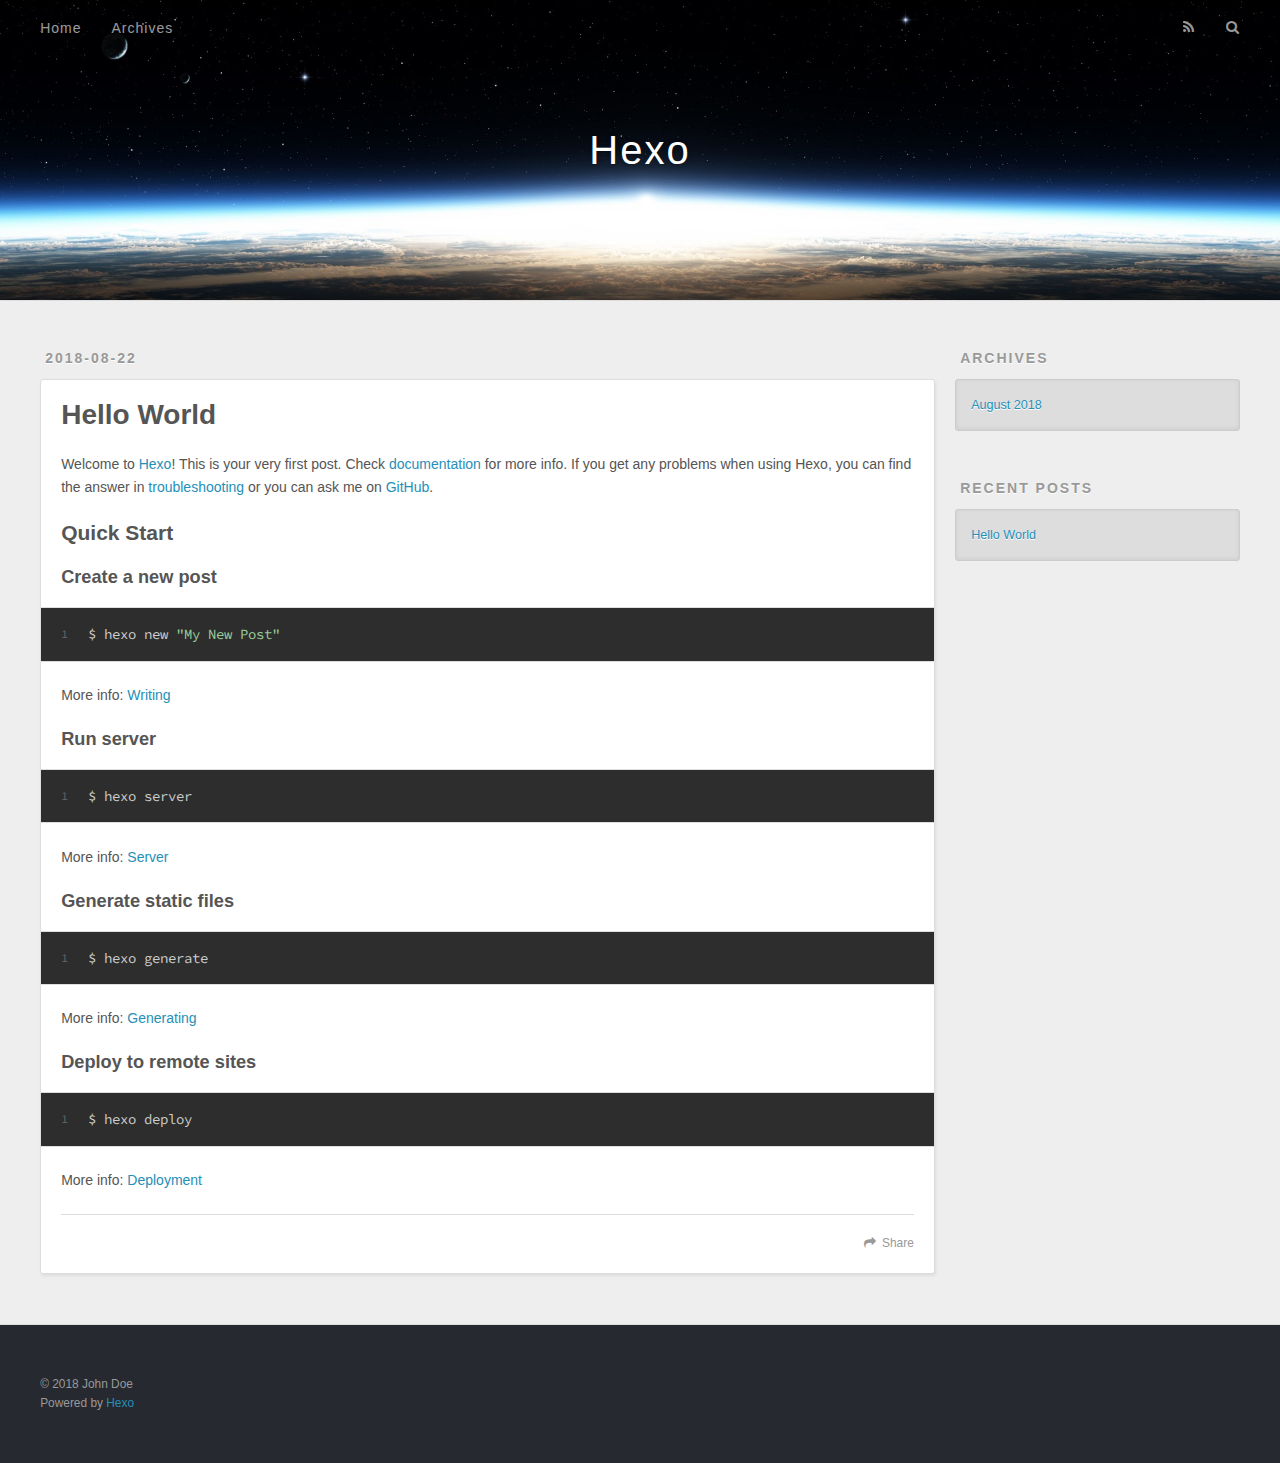
==== index.html @ 5d0b6f52 "Site updated: 2018-08-22 09:27:10" ====
<!DOCTYPE html>
<html>
<head>
  <meta charset="utf-8">
  

  
  <title>Hexo</title>
  <meta name="viewport" content="width=device-width, initial-scale=1, maximum-scale=1">
  <meta property="og:type" content="website">
<meta property="og:title" content="Hexo">
<meta property="og:url" content="http://yoursite.com/index.html">
<meta property="og:site_name" content="Hexo">
<meta property="og:locale" content="default">
<meta name="twitter:card" content="summary">
<meta name="twitter:title" content="Hexo">
  
    <link rel="alternate" href="/atom.xml" title="Hexo" type="application/atom+xml">
  
  
    <link rel="icon" href="/favicon.png">
  
  
    <link href="//fonts.googleapis.com/css?family=Source+Code+Pro" rel="stylesheet" type="text/css">
  
  <link rel="stylesheet" href="/css/style.css">
</head>

<body>
  <div id="container">
    <div id="wrap">
      <header id="header">
  <div id="banner"></div>
  <div id="header-outer" class="outer">
    <div id="header-title" class="inner">
      <h1 id="logo-wrap">
        <a href="/" id="logo">Hexo</a>
      </h1>
      
    </div>
    <div id="header-inner" class="inner">
      <nav id="main-nav">
        <a id="main-nav-toggle" class="nav-icon"></a>
        
          <a class="main-nav-link" href="/">Home</a>
        
          <a class="main-nav-link" href="/archives">Archives</a>
        
      </nav>
      <nav id="sub-nav">
        
          <a id="nav-rss-link" class="nav-icon" href="/atom.xml" title="RSS Feed"></a>
        
        <a id="nav-search-btn" class="nav-icon" title="Search"></a>
      </nav>
      <div id="search-form-wrap">
        <form action="//google.com/search" method="get" accept-charset="UTF-8" class="search-form"><input type="search" name="q" class="search-form-input" placeholder="Search"><button type="submit" class="search-form-submit">&#xF002;</button><input type="hidden" name="sitesearch" value="http://yoursite.com"></form>
      </div>
    </div>
  </div>
</header>
      <div class="outer">
        <section id="main">
  
    <article id="post-hello-world" class="article article-type-post" itemscope itemprop="blogPost">
  <div class="article-meta">
    <a href="/2018/08/22/hello-world/" class="article-date">
  <time datetime="2018-08-22T01:19:51.110Z" itemprop="datePublished">2018-08-22</time>
</a>
    
  </div>
  <div class="article-inner">
    
    
      <header class="article-header">
        
  
    <h1 itemprop="name">
      <a class="article-title" href="/2018/08/22/hello-world/">Hello World</a>
    </h1>
  

      </header>
    
    <div class="article-entry" itemprop="articleBody">
      
        <p>Welcome to <a href="https://hexo.io/" target="_blank" rel="noopener">Hexo</a>! This is your very first post. Check <a href="https://hexo.io/docs/" target="_blank" rel="noopener">documentation</a> for more info. If you get any problems when using Hexo, you can find the answer in <a href="https://hexo.io/docs/troubleshooting.html" target="_blank" rel="noopener">troubleshooting</a> or you can ask me on <a href="https://github.com/hexojs/hexo/issues" target="_blank" rel="noopener">GitHub</a>.</p>
<h2 id="Quick-Start"><a href="#Quick-Start" class="headerlink" title="Quick Start"></a>Quick Start</h2><h3 id="Create-a-new-post"><a href="#Create-a-new-post" class="headerlink" title="Create a new post"></a>Create a new post</h3><figure class="highlight bash"><table><tr><td class="gutter"><pre><span class="line">1</span><br></pre></td><td class="code"><pre><span class="line">$ hexo new <span class="string">"My New Post"</span></span><br></pre></td></tr></table></figure>
<p>More info: <a href="https://hexo.io/docs/writing.html" target="_blank" rel="noopener">Writing</a></p>
<h3 id="Run-server"><a href="#Run-server" class="headerlink" title="Run server"></a>Run server</h3><figure class="highlight bash"><table><tr><td class="gutter"><pre><span class="line">1</span><br></pre></td><td class="code"><pre><span class="line">$ hexo server</span><br></pre></td></tr></table></figure>
<p>More info: <a href="https://hexo.io/docs/server.html" target="_blank" rel="noopener">Server</a></p>
<h3 id="Generate-static-files"><a href="#Generate-static-files" class="headerlink" title="Generate static files"></a>Generate static files</h3><figure class="highlight bash"><table><tr><td class="gutter"><pre><span class="line">1</span><br></pre></td><td class="code"><pre><span class="line">$ hexo generate</span><br></pre></td></tr></table></figure>
<p>More info: <a href="https://hexo.io/docs/generating.html" target="_blank" rel="noopener">Generating</a></p>
<h3 id="Deploy-to-remote-sites"><a href="#Deploy-to-remote-sites" class="headerlink" title="Deploy to remote sites"></a>Deploy to remote sites</h3><figure class="highlight bash"><table><tr><td class="gutter"><pre><span class="line">1</span><br></pre></td><td class="code"><pre><span class="line">$ hexo deploy</span><br></pre></td></tr></table></figure>
<p>More info: <a href="https://hexo.io/docs/deployment.html" target="_blank" rel="noopener">Deployment</a></p>

      
    </div>
    <footer class="article-footer">
      <a data-url="http://yoursite.com/2018/08/22/hello-world/" data-id="cjl4gd3et0000isuenk5uwwgg" class="article-share-link">Share</a>
      
      
    </footer>
  </div>
  
</article>


  


</section>
        
          <aside id="sidebar">
  
    

  
    

  
    
  
    
  <div class="widget-wrap">
    <h3 class="widget-title">Archives</h3>
    <div class="widget">
      <ul class="archive-list"><li class="archive-list-item"><a class="archive-list-link" href="/archives/2018/08/">August 2018</a></li></ul>
    </div>
  </div>


  
    
  <div class="widget-wrap">
    <h3 class="widget-title">Recent Posts</h3>
    <div class="widget">
      <ul>
        
          <li>
            <a href="/2018/08/22/hello-world/">Hello World</a>
          </li>
        
      </ul>
    </div>
  </div>

  
</aside>
        
      </div>
      <footer id="footer">
  
  <div class="outer">
    <div id="footer-info" class="inner">
      &copy; 2018 John Doe<br>
      Powered by <a href="http://hexo.io/" target="_blank">Hexo</a>
    </div>
  </div>
</footer>
    </div>
    <nav id="mobile-nav">
  
    <a href="/" class="mobile-nav-link">Home</a>
  
    <a href="/archives" class="mobile-nav-link">Archives</a>
  
</nav>
    

<script src="//ajax.googleapis.com/ajax/libs/jquery/2.0.3/jquery.min.js"></script>


  <link rel="stylesheet" href="/fancybox/jquery.fancybox.css">
  <script src="/fancybox/jquery.fancybox.pack.js"></script>


<script src="/js/script.js"></script>



  </div>
</body>
</html>
---- css/style.css ----
body {
  width: 100%;
}
body:before,
body:after {
  content: "";
  display: table;
}
body:after {
  clear: both;
}
html,
body,
div,
span,
applet,
object,
iframe,
h1,
h2,
h3,
h4,
h5,
h6,
p,
blockquote,
pre,
a,
abbr,
acronym,
address,
big,
cite,
code,
del,
dfn,
em,
img,
ins,
kbd,
q,
s,
samp,
small,
strike,
strong,
sub,
sup,
tt,
var,
dl,
dt,
dd,
ol,
ul,
li,
fieldset,
form,
label,
legend,
table,
caption,
tbody,
tfoot,
thead,
tr,
th,
td {
  margin: 0;
  padding: 0;
  border: 0;
  outline: 0;
  font-weight: inherit;
  font-style: inherit;
  font-family: inherit;
  font-size: 100%;
  vertical-align: baseline;
}
body {
  line-height: 1;
  color: #000;
  background: #fff;
}
ol,
ul {
  list-style: none;
}
table {
  border-collapse: separate;
  border-spacing: 0;
  vertical-align: middle;
}
caption,
th,
td {
  text-align: left;
  font-weight: normal;
  vertical-align: middle;
}
a img {
  border: none;
}
input,
button {
  margin: 0;
  padding: 0;
}
input::-moz-focus-inner,
button::-moz-focus-inner {
  border: 0;
  padding: 0;
}
@font-face {
  font-family: FontAwesome;
  font-style: normal;
  font-weight: normal;
  src: url("fonts/fontawesome-webfont.eot?v=#4.0.3");
  src: url("fonts/fontawesome-webfont.eot?#iefix&v=#4.0.3") format("embedded-opentype"), url("fonts/fontawesome-webfont.woff?v=#4.0.3") format("woff"), url("fonts/fontawesome-webfont.ttf?v=#4.0.3") format("truetype"), url("fonts/fontawesome-webfont.svg#fontawesomeregular?v=#4.0.3") format("svg");
}
html,
body,
#container {
  height: 100%;
}
body {
  background: #eee;
  font: 14px -apple-system, BlinkMacSystemFont, "Segoe UI", "Roboto", "Oxygen", "Ubuntu", "Cantarell", "Fira Sans", "Droid Sans", "Helvetica Neue", sans-serif;
  -webkit-text-size-adjust: 100%;
}
.outer {
  max-width: 1220px;
  margin: 0 auto;
  padding: 0 20px;
}
.outer:before,
.outer:after {
  content: "";
  display: table;
}
.outer:after {
  clear: both;
}
.inner {
  display: inline;
  float: left;
  width: 98.33333333333333%;
  margin: 0 0.833333333333333%;
}
.left,
.alignleft {
  float: left;
}
.right,
.alignright {
  float: right;
}
.clear {
  clear: both;
}
#container {
  position: relative;
}
.mobile-nav-on {
  overflow: hidden;
}
#wrap {
  height: 100%;
  width: 100%;
  position: absolute;
  top: 0;
  left: 0;
  -webkit-transition: 0.2s ease-out;
  -moz-transition: 0.2s ease-out;
  -ms-transition: 0.2s ease-out;
  transition: 0.2s ease-out;
  z-index: 1;
  background: #eee;
}
.mobile-nav-on #wrap {
  left: 280px;
}
@media screen and (min-width: 768px) {
  #main {
    display: inline;
    float: left;
    width: 73.33333333333333%;
    margin: 0 0.833333333333333%;
  }
}
.article-date,
.article-category-link,
.archive-year,
.widget-title {
  text-decoration: none;
  text-transform: uppercase;
  letter-spacing: 2px;
  color: #999;
  margin-bottom: 1em;
  margin-left: 5px;
  line-height: 1em;
  text-shadow: 0 1px #fff;
  font-weight: bold;
}
.article-inner,
.archive-article-inner {
  background: #fff;
  -webkit-box-shadow: 1px 2px 3px #ddd;
  box-shadow: 1px 2px 3px #ddd;
  border: 1px solid #ddd;
  border-radius: 3px;
}
.article-entry h1,
.widget h1 {
  font-size: 2em;
}
.article-entry h2,
.widget h2 {
  font-size: 1.5em;
}
.article-entry h3,
.widget h3 {
  font-size: 1.3em;
}
.article-entry h4,
.widget h4 {
  font-size: 1.2em;
}
.article-entry h5,
.widget h5 {
  font-size: 1em;
}
.article-entry h6,
.widget h6 {
  font-size: 1em;
  color: #999;
}
.article-entry hr,
.widget hr {
  border: 1px dashed #ddd;
}
.article-entry strong,
.widget strong {
  font-weight: bold;
}
.article-entry em,
.widget em,
.article-entry cite,
.widget cite {
  font-style: italic;
}
.article-entry sup,
.widget sup,
.article-entry sub,
.widget sub {
  font-size: 0.75em;
  line-height: 0;
  position: relative;
  vertical-align: baseline;
}
.article-entry sup,
.widget sup {
  top: -0.5em;
}
.article-entry sub,
.widget sub {
  bottom: -0.2em;
}
.article-entry small,
.widget small {
  font-size: 0.85em;
}
.article-entry acronym,
.widget acronym,
.article-entry abbr,
.widget abbr {
  border-bottom: 1px dotted;
}
.article-entry ul,
.widget ul,
.article-entry ol,
.widget ol,
.article-entry dl,
.widget dl {
  margin: 0 20px;
  line-height: 1.6em;
}
.article-entry ul ul,
.widget ul ul,
.article-entry ol ul,
.widget ol ul,
.article-entry ul ol,
.widget ul ol,
.article-entry ol ol,
.widget ol ol {
  margin-top: 0;
  margin-bottom: 0;
}
.article-entry ul,
.widget ul {
  list-style: disc;
}
.article-entry ol,
.widget ol {
  list-style: decimal;
}
.article-entry dt,
.widget dt {
  font-weight: bold;
}
#header {
  height: 300px;
  position: relative;
  border-bottom: 1px solid #ddd;
}
#header:before,
#header:after {
  content: "";
  position: absolute;
  left: 0;
  right: 0;
  height: 40px;
}
#header:before {
  top: 0;
  background: -webkit-linear-gradient(rgba(0,0,0,0.2), transparent);
  background: -moz-linear-gradient(rgba(0,0,0,0.2), transparent);
  background: -ms-linear-gradient(rgba(0,0,0,0.2), transparent);
  background: linear-gradient(rgba(0,0,0,0.2), transparent);
}
#header:after {
  bottom: 0;
  background: -webkit-linear-gradient(transparent, rgba(0,0,0,0.2));
  background: -moz-linear-gradient(transparent, rgba(0,0,0,0.2));
  background: -ms-linear-gradient(transparent, rgba(0,0,0,0.2));
  background: linear-gradient(transparent, rgba(0,0,0,0.2));
}
#header-outer {
  height: 100%;
  position: relative;
}
#header-inner {
  position: relative;
  overflow: hidden;
}
#banner {
  position: absolute;
  top: 0;
  left: 0;
  width: 100%;
  height: 100%;
  background: url("images/banner.jpg") center #000;
  -webkit-background-size: cover;
  -moz-background-size: cover;
  background-size: cover;
  z-index: -1;
}
#header-title {
  text-align: center;
  height: 40px;
  position: absolute;
  top: 50%;
  left: 0;
  margin-top: -20px;
}
#logo,
#subtitle {
  text-decoration: none;
  color: #fff;
  font-weight: 300;
  text-shadow: 0 1px 4px rgba(0,0,0,0.3);
}
#logo {
  font-size: 40px;
  line-height: 40px;
  letter-spacing: 2px;
}
#subtitle {
  font-size: 16px;
  line-height: 16px;
  letter-spacing: 1px;
}
#subtitle-wrap {
  margin-top: 16px;
}
#main-nav {
  float: left;
  margin-left: -15px;
}
.nav-icon,
.main-nav-link {
  float: left;
  color: #fff;
  opacity: 0.6;
  text-decoration: none;
  text-shadow: 0 1px rgba(0,0,0,0.2);
  -webkit-transition: opacity 0.2s;
  -moz-transition: opacity 0.2s;
  -ms-transition: opacity 0.2s;
  transition: opacity 0.2s;
  display: block;
  padding: 20px 15px;
}
.nav-icon:hover,
.main-nav-link:hover {
  opacity: 1;
}
.nav-icon {
  font-family: FontAwesome;
  text-align: center;
  font-size: 14px;
  width: 14px;
  height: 14px;
  padding: 20px 15px;
  position: relative;
  cursor: pointer;
}
.main-nav-link {
  font-weight: 300;
  letter-spacing: 1px;
}
@media screen and (max-width: 479px) {
  .main-nav-link {
    display: none;
  }
}
#main-nav-toggle {
  display: none;
}
#main-nav-toggle:before {
  content: "\f0c9";
}
@media screen and (max-width: 479px) {
  #main-nav-toggle {
    display: block;
  }
}
#sub-nav {
  float: right;
  margin-right: -15px;
}
#nav-rss-link:before {
  content: "\f09e";
}
#nav-search-btn:before {
  content: "\f002";
}
#search-form-wrap {
  position: absolute;
  top: 15px;
  width: 150px;
  height: 30px;
  right: -150px;
  opacity: 0;
  -webkit-transition: 0.2s ease-out;
  -moz-transition: 0.2s ease-out;
  -ms-transition: 0.2s ease-out;
  transition: 0.2s ease-out;
}
#search-form-wrap.on {
  opacity: 1;
  right: 0;
}
@media screen and (max-width: 479px) {
  #search-form-wrap {
    width: 100%;
    right: -100%;
  }
}
.search-form {
  position: absolute;
  top: 0;
  left: 0;
  right: 0;
  background: #fff;
  padding: 5px 15px;
  border-radius: 15px;
  -webkit-box-shadow: 0 0 10px rgba(0,0,0,0.3);
  box-shadow: 0 0 10px rgba(0,0,0,0.3);
}
.search-form-input {
  border: none;
  background: none;
  color: #555;
  width: 100%;
  font: 13px -apple-system, BlinkMacSystemFont, "Segoe UI", "Roboto", "Oxygen", "Ubuntu", "Cantarell", "Fira Sans", "Droid Sans", "Helvetica Neue", sans-serif;
  outline: none;
}
.search-form-input::-webkit-search-results-decoration,
.search-form-input::-webkit-search-cancel-button {
  -webkit-appearance: none;
}
.search-form-submit {
  position: absolute;
  top: 50%;
  right: 10px;
  margin-top: -7px;
  font: 13px FontAwesome;
  border: none;
  background: none;
  color: #bbb;
  cursor: pointer;
}
.search-form-submit:hover,
.search-form-submit:focus {
  color: #777;
}
.article {
  margin: 50px 0;
}
.article-inner {
  overflow: hidden;
}
.article-meta:before,
.article-meta:after {
  content: "";
  display: table;
}
.article-meta:after {
  clear: both;
}
.article-date {
  float: left;
}
.article-category {
  float: left;
  line-height: 1em;
  color: #ccc;
  text-shadow: 0 1px #fff;
  margin-left: 8px;
}
.article-category:before {
  content: "\2022";
}
.article-category-link {
  margin: 0 12px 1em;
}
.article-header {
  padding: 20px 20px 0;
}
.article-title {
  text-decoration: none;
  font-size: 2em;
  font-weight: bold;
  color: #555;
  line-height: 1.1em;
  -webkit-transition: color 0.2s;
  -moz-transition: color 0.2s;
  -ms-transition: color 0.2s;
  transition: color 0.2s;
}
a.article-title:hover {
  color: #258fb8;
}
.article-entry {
  color: #555;
  padding: 0 20px;
}
.article-entry:before,
.article-entry:after {
  content: "";
  display: table;
}
.article-entry:after {
  clear: both;
}
.article-entry p,
.article-entry table {
  line-height: 1.6em;
  margin: 1.6em 0;
}
.article-entry h1,
.article-entry h2,
.article-entry h3,
.article-entry h4,
.article-entry h5,
.article-entry h6 {
  font-weight: bold;
}
.article-entry h1,
.article-entry h2,
.article-entry h3,
.article-entry h4,
.article-entry h5,
.article-entry h6 {
  line-height: 1.1em;
  margin: 1.1em 0;
}
.article-entry a {
  color: #258fb8;
  text-decoration: none;
}
.article-entry a:hover {
  text-decoration: underline;
}
.article-entry ul,
.article-entry ol,
.article-entry dl {
  margin-top: 1.6em;
  margin-bottom: 1.6em;
}
.article-entry img,
.article-entry video {
  max-width: 100%;
  height: auto;
  display: block;
  margin: auto;
}
.article-entry iframe {
  border: none;
}
.article-entry table {
  width: 100%;
  border-collapse: collapse;
  border-spacing: 0;
}
.article-entry th {
  font-weight: bold;
  border-bottom: 3px solid #ddd;
  padding-bottom: 0.5em;
}
.article-entry td {
  border-bottom: 1px solid #ddd;
  padding: 10px 0;
}
.article-entry blockquote {
  font-family: Georgia, "Times New Roman", serif;
  font-size: 1.4em;
  margin: 1.6em 20px;
  text-align: center;
}
.article-entry blockquote footer {
  font-size: 14px;
  margin: 1.6em 0;
  font-family: -apple-system, BlinkMacSystemFont, "Segoe UI", "Roboto", "Oxygen", "Ubuntu", "Cantarell", "Fira Sans", "Droid Sans", "Helvetica Neue", sans-serif;
}
.article-entry blockquote footer cite:before {
  content: "—";
  padding: 0 0.5em;
}
.article-entry .pullquote {
  text-align: left;
  width: 45%;
  margin: 0;
}
.article-entry .pullquote.left {
  margin-left: 0.5em;
  margin-right: 1em;
}
.article-entry .pullquote.right {
  margin-right: 0.5em;
  margin-left: 1em;
}
.article-entry .caption {
  color: #999;
  display: block;
  font-size: 0.9em;
  margin-top: 0.5em;
  position: relative;
  text-align: center;
}
.article-entry .video-container {
  position: relative;
  padding-top: 56.25%;
  height: 0;
  overflow: hidden;
}
.article-entry .video-container iframe,
.article-entry .video-container object,
.article-entry .video-container embed {
  position: absolute;
  top: 0;
  left: 0;
  width: 100%;
  height: 100%;
  margin-top: 0;
}
.article-more-link a {
  display: inline-block;
  line-height: 1em;
  padding: 6px 15px;
  border-radius: 15px;
  background: #eee;
  color: #999;
  text-shadow: 0 1px #fff;
  text-decoration: none;
}
.article-more-link a:hover {
  background: #258fb8;
  color: #fff;
  text-decoration: none;
  text-shadow: 0 1px #1e7293;
}
.article-footer {
  font-size: 0.85em;
  line-height: 1.6em;
  border-top: 1px solid #ddd;
  padding-top: 1.6em;
  margin: 0 20px 20px;
}
.article-footer:before,
.article-footer:after {
  content: "";
  display: table;
}
.article-footer:after {
  clear: both;
}
.article-footer a {
  color: #999;
  text-decoration: none;
}
.article-footer a:hover {
  color: #555;
}
.article-tag-list-item {
  float: left;
  margin-right: 10px;
}
.article-tag-list-link:before {
  content: "#";
}
.article-comment-link {
  float: right;
}
.article-comment-link:before {
  content: "\f075";
  font-family: FontAwesome;
  padding-right: 8px;
}
.article-share-link {
  cursor: pointer;
  float: right;
  margin-left: 20px;
}
.article-share-link:before {
  content: "\f064";
  font-family: FontAwesome;
  padding-right: 6px;
}
#article-nav {
  position: relative;
}
#article-nav:before,
#article-nav:after {
  content: "";
  display: table;
}
#article-nav:after {
  clear: both;
}
@media screen and (min-width: 768px) {
  #article-nav {
    margin: 50px 0;
  }
  #article-nav:before {
    width: 8px;
    height: 8px;
    position: absolute;
    top: 50%;
    left: 50%;
    margin-top: -4px;
    margin-left: -4px;
    content: "";
    border-radius: 50%;
    background: #ddd;
    -webkit-box-shadow: 0 1px 2px #fff;
    box-shadow: 0 1px 2px #fff;
  }
}
.article-nav-link-wrap {
  text-decoration: none;
  text-shadow: 0 1px #fff;
  color: #999;
  -webkit-box-sizing: border-box;
  -moz-box-sizing: border-box;
  box-sizing: border-box;
  margin-top: 50px;
  text-align: center;
  display: block;
}
.article-nav-link-wrap:hover {
  color: #555;
}
@media screen and (min-width: 768px) {
  .article-nav-link-wrap {
    width: 50%;
    margin-top: 0;
  }
}
@media screen and (min-width: 768px) {
  #article-nav-newer {
    float: left;
    text-align: right;
    padding-right: 20px;
  }
}
@media screen and (min-width: 768px) {
  #article-nav-older {
    float: right;
    text-align: left;
    padding-left: 20px;
  }
}
.article-nav-caption {
  text-transform: uppercase;
  letter-spacing: 2px;
  color: #ddd;
  line-height: 1em;
  font-weight: bold;
}
#article-nav-newer .article-nav-caption {
  margin-right: -2px;
}
.article-nav-title {
  font-size: 0.85em;
  line-height: 1.6em;
  margin-top: 0.5em;
}
.article-share-box {
  position: absolute;
  display: none;
  background: #fff;
  -webkit-box-shadow: 1px 2px 10px rgba(0,0,0,0.2);
  box-shadow: 1px 2px 10px rgba(0,0,0,0.2);
  border-radius: 3px;
  margin-left: -145px;
  overflow: hidden;
  z-index: 1;
}
.article-share-box.on {
  display: block;
}
.article-share-input {
  width: 100%;
  background: none;
  -webkit-box-sizing: border-box;
  -moz-box-sizing: border-box;
  box-sizing: border-box;
  font: 14px -apple-system, BlinkMacSystemFont, "Segoe UI", "Roboto", "Oxygen", "Ubuntu", "Cantarell", "Fira Sans", "Droid Sans", "Helvetica Neue", sans-serif;
  padding: 0 15px;
  color: #555;
  outline: none;
  border: 1px solid #ddd;
  border-radius: 3px 3px 0 0;
  height: 36px;
  line-height: 36px;
}
.article-share-links {
  background: #eee;
}
.article-share-links:before,
.article-share-links:after {
  content: "";
  display: table;
}
.article-share-links:after {
  clear: both;
}
.article-share-twitter,
.article-share-facebook,
.article-share-pinterest,
.article-share-google {
  width: 50px;
  height: 36px;
  display: block;
  float: left;
  position: relative;
  color: #999;
  text-shadow: 0 1px #fff;
}
.article-share-twitter:before,
.article-share-facebook:before,
.article-share-pinterest:before,
.article-share-google:before {
  font-size: 20px;
  font-family: FontAwesome;
  width: 20px;
  height: 20px;
  position: absolute;
  top: 50%;
  left: 50%;
  margin-top: -10px;
  margin-left: -10px;
  text-align: center;
}
.article-share-twitter:hover,
.article-share-facebook:hover,
.article-share-pinterest:hover,
.article-share-google:hover {
  color: #fff;
}
.article-share-twitter:before {
  content: "\f099";
}
.article-share-twitter:hover {
  background: #00aced;
  text-shadow: 0 1px #008abe;
}
.article-share-facebook:before {
  content: "\f09a";
}
.article-share-facebook:hover {
  background: #3b5998;
  text-shadow: 0 1px #2f477a;
}
.article-share-pinterest:before {
  content: "\f0d2";
}
.article-share-pinterest:hover {
  background: #cb2027;
  text-shadow: 0 1px #a21a1f;
}
.article-share-google:before {
  content: "\f0d5";
}
.article-share-google:hover {
  background: #dd4b39;
  text-shadow: 0 1px #be3221;
}
.article-gallery {
  background: #000;
  position: relative;
}
.article-gallery-photos {
  position: relative;
  overflow: hidden;
}
.article-gallery-img {
  display: none;
  max-width: 100%;
}
.article-gallery-img:first-child {
  display: block;
}
.article-gallery-img.loaded {
  position: absolute;
  display: block;
}
.article-gallery-img img {
  display: block;
  max-width: 100%;
  margin: 0 auto;
}
#comments {
  background: #fff;
  -webkit-box-shadow: 1px 2px 3px #ddd;
  box-shadow: 1px 2px 3px #ddd;
  padding: 20px;
  border: 1px solid #ddd;
  border-radius: 3px;
  margin: 50px 0;
}
#comments a {
  color: #258fb8;
}
.archives-wrap {
  margin: 50px 0;
}
.archives:before,
.archives:after {
  content: "";
  display: table;
}
.archives:after {
  clear: both;
}
.archive-year-wrap {
  margin-bottom: 1em;
}
.archives {
  -webkit-column-gap: 10px;
  -moz-column-gap: 10px;
  column-gap: 10px;
}
@media screen and (min-width: 480px) and (max-width: 767px) {
  .archives {
    -webkit-column-count: 2;
    -moz-column-count: 2;
    column-count: 2;
  }
}
@media screen and (min-width: 768px) {
  .archives {
    -webkit-column-count: 3;
    -moz-column-count: 3;
    column-count: 3;
  }
}
.archive-article {
  -webkit-column-break-inside: avoid;
  page-break-inside: avoid;
  overflow: hidden;
  break-inside: avoid-column;
}
.archive-article-inner {
  padding: 10px;
  margin-bottom: 15px;
}
.archive-article-title {
  text-decoration: none;
  font-weight: bold;
  color: #555;
  -webkit-transition: color 0.2s;
  -moz-transition: color 0.2s;
  -ms-transition: color 0.2s;
  transition: color 0.2s;
  line-height: 1.6em;
}
.archive-article-title:hover {
  color: #258fb8;
}
.archive-article-footer {
  margin-top: 1em;
}
.archive-article-date {
  color: #999;
  text-decoration: none;
  font-size: 0.85em;
  line-height: 1em;
  margin-bottom: 0.5em;
  display: block;
}
#page-nav {
  margin: 50px auto;
  background: #fff;
  -webkit-box-shadow: 1px 2px 3px #ddd;
  box-shadow: 1px 2px 3px #ddd;
  border: 1px solid #ddd;
  border-radius: 3px;
  text-align: center;
  color: #999;
  overflow: hidden;
}
#page-nav:before,
#page-nav:after {
  content: "";
  display: table;
}
#page-nav:after {
  clear: both;
}
#page-nav a,
#page-nav span {
  padding: 10px 20px;
  line-height: 1;
  height: 2ex;
}
#page-nav a {
  color: #999;
  text-decoration: none;
}
#page-nav a:hover {
  background: #999;
  color: #fff;
}
#page-nav .prev {
  float: left;
}
#page-nav .next {
  float: right;
}
#page-nav .page-number {
  display: inline-block;
}
@media screen and (max-width: 479px) {
  #page-nav .page-number {
    display: none;
  }
}
#page-nav .current {
  color: #555;
  font-weight: bold;
}
#page-nav .space {
  color: #ddd;
}
#footer {
  background: #262a30;
  padding: 50px 0;
  border-top: 1px solid #ddd;
  color: #999;
}
#footer a {
  color: #258fb8;
  text-decoration: none;
}
#footer a:hover {
  text-decoration: underline;
}
#footer-info {
  line-height: 1.6em;
  font-size: 0.85em;
}
.article-entry pre,
.article-entry .highlight {
  background: #2d2d2d;
  margin: 0 -20px;
  padding: 15px 20px;
  border-style: solid;
  border-color: #ddd;
  border-width: 1px 0;
  overflow: auto;
  color: #ccc;
  line-height: 22.400000000000002px;
}
.article-entry .highlight .gutter pre,
.article-entry .gist .gist-file .gist-data .line-numbers {
  color: #666;
  font-size: 0.85em;
}
.article-entry pre,
.article-entry code {
  font-family: "Source Code Pro", Consolas, Monaco, Menlo, Consolas, monospace;
}
.article-entry code {
  background: #eee;
  text-shadow: 0 1px #fff;
  padding: 0 0.3em;
}
.article-entry pre code {
  background: none;
  text-shadow: none;
  padding: 0;
}
.article-entry .highlight pre {
  border: none;
  margin: 0;
  padding: 0;
}
.article-entry .highlight table {
  margin: 0;
  width: auto;
}
.article-entry .highlight td {
  border: none;
  padding: 0;
}
.article-entry .highlight figcaption {
  font-size: 0.85em;
  color: #999;
  line-height: 1em;
  margin-bottom: 1em;
}
.article-entry .highlight figcaption:before,
.article-entry .highlight figcaption:after {
  content: "";
  display: table;
}
.article-entry .highlight figcaption:after {
  clear: both;
}
.article-entry .highlight figcaption a {
  float: right;
}
.article-entry .highlight .gutter pre {
  text-align: right;
  padding-right: 20px;
}
.article-entry .highlight .line {
  height: 22.400000000000002px;
}
.article-entry .highlight .line.marked {
  background: #515151;
}
.article-entry .gist {
  margin: 0 -20px;
  border-style: solid;
  border-color: #ddd;
  border-width: 1px 0;
  background: #2d2d2d;
  padding: 15px 20px 15px 0;
}
.article-entry .gist .gist-file {
  border: none;
  font-family: "Source Code Pro", Consolas, Monaco, Menlo, Consolas, monospace;
  margin: 0;
}
.article-entry .gist .gist-file .gist-data {
  background: none;
  border: none;
}
.article-entry .gist .gist-file .gist-data .line-numbers {
  background: none;
  border: none;
  padding: 0 20px 0 0;
}
.article-entry .gist .gist-file .gist-data .line-data {
  padding: 0 !important;
}
.article-entry .gist .gist-file .highlight {
  margin: 0;
  padding: 0;
  border: none;
}
.article-entry .gist .gist-file .gist-meta {
  background: #2d2d2d;
  color: #999;
  font: 0.85em -apple-system, BlinkMacSystemFont, "Segoe UI", "Roboto", "Oxygen", "Ubuntu", "Cantarell", "Fira Sans", "Droid Sans", "Helvetica Neue", sans-serif;
  text-shadow: 0 0;
  padding: 0;
  margin-top: 1em;
  margin-left: 20px;
}
.article-entry .gist .gist-file .gist-meta a {
  color: #258fb8;
  font-weight: normal;
}
.article-entry .gist .gist-file .gist-meta a:hover {
  text-decoration: underline;
}
pre .comment,
pre .title {
  color: #999;
}
pre .variable,
pre .attribute,
pre .tag,
pre .regexp,
pre .ruby .constant,
pre .xml .tag .title,
pre .xml .pi,
pre .xml .doctype,
pre .html .doctype,
pre .css .id,
pre .css .class,
pre .css .pseudo {
  color: #f2777a;
}
pre .number,
pre .preprocessor,
pre .built_in,
pre .literal,
pre .params,
pre .constant {
  color: #f99157;
}
pre .class,
pre .ruby .class .title,
pre .css .rules .attribute {
  color: #9c9;
}
pre .string,
pre .value,
pre .inheritance,
pre .header,
pre .ruby .symbol,
pre .xml .cdata {
  color: #9c9;
}
pre .css .hexcolor {
  color: #6cc;
}
pre .function,
pre .python .decorator,
pre .python .title,
pre .ruby .function .title,
pre .ruby .title .keyword,
pre .perl .sub,
pre .javascript .title,
pre .coffeescript .title {
  color: #69c;
}
pre .keyword,
pre .javascript .function {
  color: #c9c;
}
@media screen and (max-width: 479px) {
  #mobile-nav {
    position: absolute;
    top: 0;
    left: 0;
    width: 280px;
    height: 100%;
    background: #191919;
    border-right: 1px solid #fff;
  }
}
@media screen and (max-width: 479px) {
  .mobile-nav-link {
    display: block;
    color: #999;
    text-decoration: none;
    padding: 15px 20px;
    font-weight: bold;
  }
  .mobile-nav-link:hover {
    color: #fff;
  }
}
@media screen and (min-width: 768px) {
  #sidebar {
    display: inline;
    float: left;
    width: 23.333333333333332%;
    margin: 0 0.833333333333333%;
  }
}
.widget-wrap {
  margin: 50px 0;
}
.widget {
  color: #777;
  text-shadow: 0 1px #fff;
  background: #ddd;
  -webkit-box-shadow: 0 -1px 4px #ccc inset;
  box-shadow: 0 -1px 4px #ccc inset;
  border: 1px solid #ccc;
  padding: 15px;
  border-radius: 3px;
}
.widget a {
  color: #258fb8;
  text-decoration: none;
}
.widget a:hover {
  text-decoration: underline;
}
.widget ul ul,
.widget ol ul,
.widget dl ul,
.widget ul ol,
.widget ol ol,
.widget dl ol,
.widget ul dl,
.widget ol dl,
.widget dl dl {
  margin-left: 15px;
  list-style: disc;
}
.widget {
  line-height: 1.6em;
  word-wrap: break-word;
  font-size: 0.9em;
}
.widget ul,
.widget ol {
  list-style: none;
  margin: 0;
}
.widget ul ul,
.widget ol ul,
.widget ul ol,
.widget ol ol {
  margin: 0 20px;
}
.widget ul ul,
.widget ol ul {
  list-style: disc;
}
.widget ul ol,
.widget ol ol {
  list-style: decimal;
}
.category-list-count,
.tag-list-count,
.archive-list-count {
  padding-left: 5px;
  color: #999;
  font-size: 0.85em;
}
.category-list-count:before,
.tag-list-count:before,
.archive-list-count:before {
  content: "(";
}
.category-list-count:after,
.tag-list-count:after,
.archive-list-count:after {
  content: ")";
}
.tagcloud a {
  margin-right: 5px;
  display: inline-block;
}
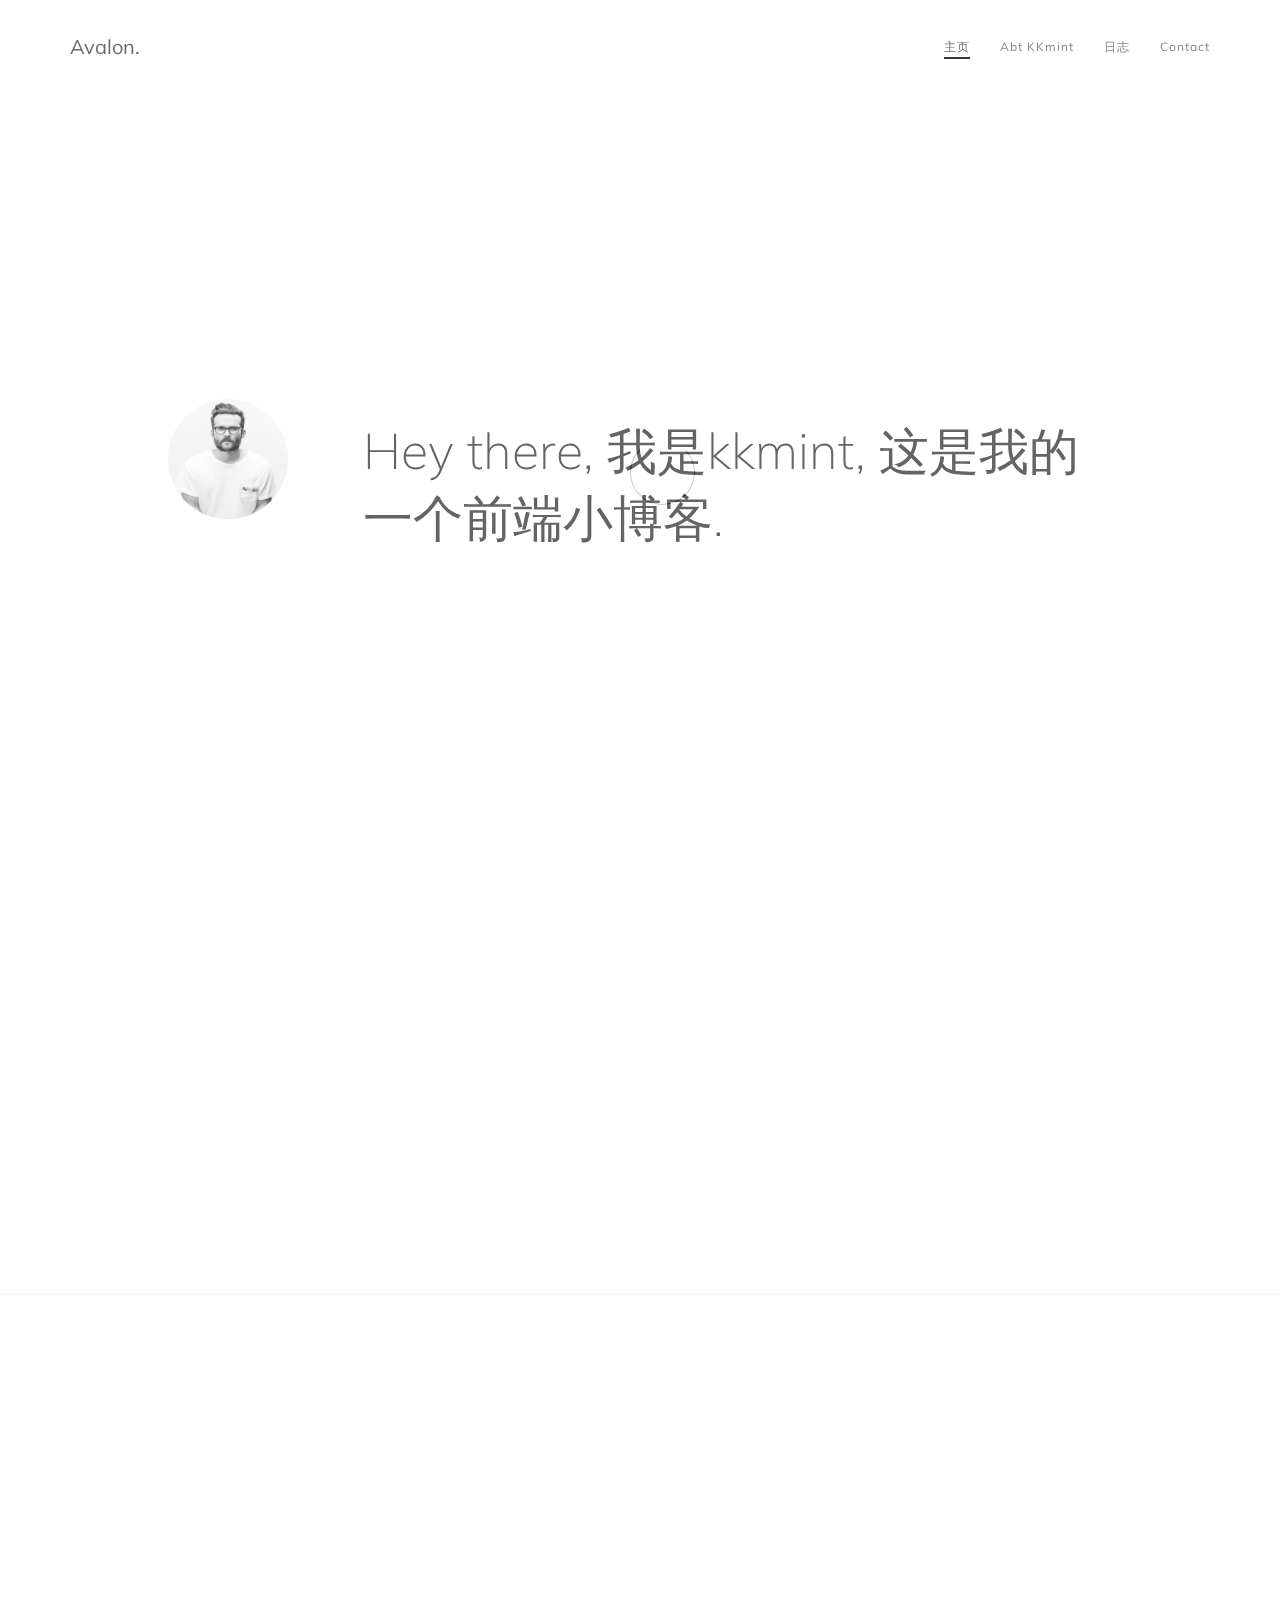
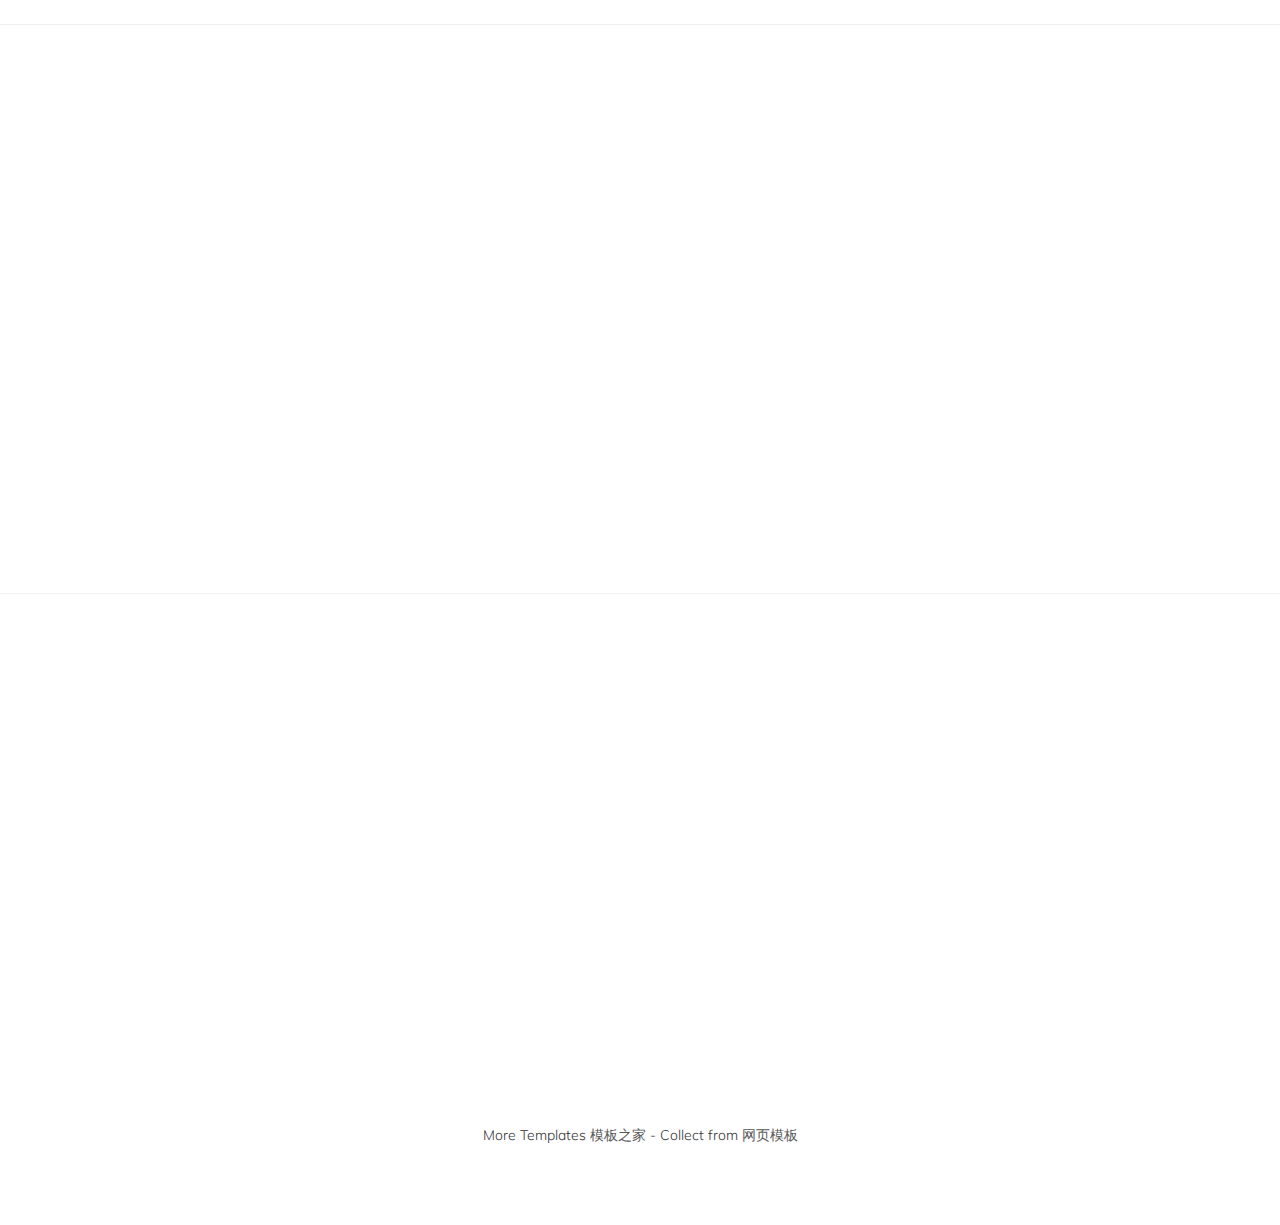
==== commit 7794227a: "Demo" ====
--- a/index.html
+++ b/index.html
@@ -1,184 +1,300 @@
 <!DOCTYPE html>
 <html>
 <head>
-  <meta charset="utf-8">
-  
-
-  
-  <title>Hexo</title>
-  <meta name="viewport" content="width=device-width, initial-scale=1, maximum-scale=1">
-  <meta property="og:type" content="website">
-<meta property="og:title" content="Hexo">
-<meta property="og:url" content="http://yoursite.com/index.html">
-<meta property="og:site_name" content="Hexo">
-<meta property="og:locale" content="default">
-<meta name="twitter:card" content="summary">
-<meta name="twitter:title" content="Hexo">
-  
-    <link rel="alternate" href="/atom.xml" title="Hexo" type="application/atom+xml">
-  
-  
-    <link rel="icon" href="/favicon.png">
-  
-  
-    <link href="//fonts.googleapis.com/css?family=Source+Code+Pro" rel="stylesheet" type="text/css">
-  
-  <link rel="stylesheet" href="/css/style.css">
+
+<meta charset="UTF-8">
+
+<title>遥远的理想乡.</title>
+
+<meta http-equiv="X-UA-Compatible" content="IE=Edge">
+<meta name="description" content="Personal Website Template">
+<meta name="keywords" content="Personal, Website Template, Minimal HTML Template, Freelancer">
+<meta name="author" content="khai tawng">
+<meta name="viewport" content="width=device-width, initial-scale=1, maximum-scale=1">
+
+<link rel="stylesheet" href="css/bootstrap.min.css">
+<link rel="stylesheet" href="css/animate.css">
+<link rel="stylesheet" href="css/magnific-popup.css">
+<link rel="stylesheet" href="css/font-awesome.min.css">
+
+<!-- Main css -->
+<link rel="stylesheet" href="css/style.css">
+
 </head>
-
-<body>
-  <div id="container">
-    <div id="wrap">
-      <header id="header">
-  <div id="banner"></div>
-  <div id="header-outer" class="outer">
-    <div id="header-title" class="inner">
-      <h1 id="logo-wrap">
-        <a href="/" id="logo">Hexo</a>
-      </h1>
-      
-    </div>
-    <div id="header-inner" class="inner">
-      <nav id="main-nav">
-        <a id="main-nav-toggle" class="nav-icon"></a>
-        
-          <a class="main-nav-link" href="/">Home</a>
-        
-          <a class="main-nav-link" href="/archives">Archives</a>
-        
-      </nav>
-      <nav id="sub-nav">
-        
-          <a id="nav-rss-link" class="nav-icon" href="/atom.xml" title="RSS Feed"></a>
-        
-        <a id="nav-search-btn" class="nav-icon" title="Search"></a>
-      </nav>
-      <div id="search-form-wrap">
-        <form action="//google.com/search" method="get" accept-charset="UTF-8" class="search-form"><input type="search" name="q" class="search-form-input" placeholder="Search"><button type="submit" class="search-form-submit">&#xF002;</button><input type="hidden" name="sitesearch" value="http://yoursite.com"></form>
-      </div>
-    </div>
-  </div>
-</header>
-      <div class="outer">
-        <section id="main">
-  
-    <article id="post-hello-world" class="article article-type-post" itemscope itemprop="blogPost">
-  <div class="article-meta">
-    <a href="/2018/08/22/hello-world/" class="article-date">
-  <time datetime="2018-08-22T01:19:51.110Z" itemprop="datePublished">2018-08-22</time>
-</a>
-    
-  </div>
-  <div class="article-inner">
-    
-    
-      <header class="article-header">
-        
-  
-    <h1 itemprop="name">
-      <a class="article-title" href="/2018/08/22/hello-world/">Hello World</a>
-    </h1>
-  
-
-      </header>
-    
-    <div class="article-entry" itemprop="articleBody">
-      
-        <p>Welcome to <a href="https://hexo.io/" target="_blank" rel="noopener">Hexo</a>! This is your very first post. Check <a href="https://hexo.io/docs/" target="_blank" rel="noopener">documentation</a> for more info. If you get any problems when using Hexo, you can find the answer in <a href="https://hexo.io/docs/troubleshooting.html" target="_blank" rel="noopener">troubleshooting</a> or you can ask me on <a href="https://github.com/hexojs/hexo/issues" target="_blank" rel="noopener">GitHub</a>.</p>
-<h2 id="Quick-Start"><a href="#Quick-Start" class="headerlink" title="Quick Start"></a>Quick Start</h2><h3 id="Create-a-new-post"><a href="#Create-a-new-post" class="headerlink" title="Create a new post"></a>Create a new post</h3><figure class="highlight bash"><table><tr><td class="gutter"><pre><span class="line">1</span><br></pre></td><td class="code"><pre><span class="line">$ hexo new <span class="string">"My New Post"</span></span><br></pre></td></tr></table></figure>
-<p>More info: <a href="https://hexo.io/docs/writing.html" target="_blank" rel="noopener">Writing</a></p>
-<h3 id="Run-server"><a href="#Run-server" class="headerlink" title="Run server"></a>Run server</h3><figure class="highlight bash"><table><tr><td class="gutter"><pre><span class="line">1</span><br></pre></td><td class="code"><pre><span class="line">$ hexo server</span><br></pre></td></tr></table></figure>
-<p>More info: <a href="https://hexo.io/docs/server.html" target="_blank" rel="noopener">Server</a></p>
-<h3 id="Generate-static-files"><a href="#Generate-static-files" class="headerlink" title="Generate static files"></a>Generate static files</h3><figure class="highlight bash"><table><tr><td class="gutter"><pre><span class="line">1</span><br></pre></td><td class="code"><pre><span class="line">$ hexo generate</span><br></pre></td></tr></table></figure>
-<p>More info: <a href="https://hexo.io/docs/generating.html" target="_blank" rel="noopener">Generating</a></p>
-<h3 id="Deploy-to-remote-sites"><a href="#Deploy-to-remote-sites" class="headerlink" title="Deploy to remote sites"></a>Deploy to remote sites</h3><figure class="highlight bash"><table><tr><td class="gutter"><pre><span class="line">1</span><br></pre></td><td class="code"><pre><span class="line">$ hexo deploy</span><br></pre></td></tr></table></figure>
-<p>More info: <a href="https://hexo.io/docs/deployment.html" target="_blank" rel="noopener">Deployment</a></p>
-
-      
-    </div>
-    <footer class="article-footer">
-      <a data-url="http://yoursite.com/2018/08/22/hello-world/" data-id="cjl4gd3et0000isuenk5uwwgg" class="article-share-link">Share</a>
-      
-      
-    </footer>
-  </div>
-  
-</article>
-
-
-  
-
-
-</section>
-        
-          <aside id="sidebar">
-  
-    
-
-  
-    
-
-  
-    
-  
-    
-  <div class="widget-wrap">
-    <h3 class="widget-title">Archives</h3>
-    <div class="widget">
-      <ul class="archive-list"><li class="archive-list-item"><a class="archive-list-link" href="/archives/2018/08/">August 2018</a></li></ul>
-    </div>
-  </div>
-
-
-  
-    
-  <div class="widget-wrap">
-    <h3 class="widget-title">Recent Posts</h3>
-    <div class="widget">
-      <ul>
-        
-          <li>
-            <a href="/2018/08/22/hello-world/">Hello World</a>
-          </li>
-        
-      </ul>
-    </div>
-  </div>
-
-  
-</aside>
-        
-      </div>
-      <footer id="footer">
-  
-  <div class="outer">
-    <div id="footer-info" class="inner">
-      &copy; 2018 John Doe<br>
-      Powered by <a href="http://hexo.io/" target="_blank">Hexo</a>
-    </div>
-  </div>
-</footer>
-    </div>
-    <nav id="mobile-nav">
-  
-    <a href="/" class="mobile-nav-link">Home</a>
-  
-    <a href="/archives" class="mobile-nav-link">Archives</a>
-  
-</nav>
-    
-
-<script src="//ajax.googleapis.com/ajax/libs/jquery/2.0.3/jquery.min.js"></script>
-
-
-  <link rel="stylesheet" href="/fancybox/jquery.fancybox.css">
-  <script src="/fancybox/jquery.fancybox.pack.js"></script>
-
-
-<script src="/js/script.js"></script>
-
-
-
-  </div>
+<body data-spy="scroll" data-target=".navbar-collapse" data-offset="50">
+
+<!-- PRE LOADER -->
+<div class="preloader">
+     <div class="spinner">
+          <span class="spinner-rotate"></span>
+     </div>
+</div>
+
+
+<!-- NAVIGATION SECTION -->
+<div class="navbar custom-navbar navbar-fixed-top" role="navigation">
+     <div class="container">
+
+          <div class="navbar-header">
+               <button class="navbar-toggle" data-toggle="collapse" data-target=".navbar-collapse">
+                    <span class="icon icon-bar"></span>
+                    <span class="icon icon-bar"></span>
+                    <span class="icon icon-bar"></span>
+               </button>
+               <!-- lOGO TEXT HERE -->
+               <a href="index.html" class="navbar-brand">Avalon.</a>
+          </div>
+
+          <div class="collapse navbar-collapse">
+               <ul class="nav navbar-nav navbar-right">
+                    <li><a class="smoothScroll" href="#home">主页</a></li>
+                    <li><a class="smoothScroll" href="#about">Abt KKmint</a></li>
+                    <li><a class="smoothScroll" href="#work">日志</a></li>
+                    <li><a class="smoothScroll" href="#contact">Contact</a></li>
+               </ul>
+          </div>
+
+     </div>
+</div>
+
+
+<!-- HOME SECTION -->
+<section id="home">
+
+     <div class="container">
+          <div class="row">
+
+               <div class="col-md-offset-1 col-md-2 col-sm-3">
+                    <img src="images/profile-image.jpg" class="wow fadeInUp img-responsive img-circle" data-wow-delay="0.2s" alt="about image">
+               </div>
+
+               <div class="col-md-8 col-sm-8">
+                    <h1 class="wow fadeInUp" data-wow-delay="0.6s">Hey there, 我是kkmint, 这是我的一个前端小博客.</h1>
+               </div>
+
+          </div>
+     </div>
+</section>
+
+<!-- ABOUT SECTION -->
+<section id="about">
+     <div class="container">
+          <div class="row">
+
+               <div class="col-md-8 col-sm-12">
+                    <div class="about-thumb">
+                         <div class="wow fadeInUp section-title" data-wow-delay="0.6s">
+                              <h2>A Little Bit Of My Idea</h2>
+                              <p><strong>傻瓜有时也会想写些东西</strong></p>
+                         </div>
+                         <div class="wow fadeInUp" data-wow-delay="0.8s">
+                              <p>个人站, 随缘更, 话题不定, 吐槽时常, 我的地盘我做主...吧</p>
+                         </div>
+                         <ul class="social-icon">
+                              <li class="wow fadeInLeft" data-wow-delay="1s"><a href="#" class="fa fa-github"></a></li>
+                         </ul>
+                    </div>
+               </div>
+
+               <div class="col-md-4 col-sm-12">
+                    <div class="wow fadeInUp" data-wow-delay="0.4s">
+                         <h2>On GitHub</h2>
+                    </div>
+
+                    <div class="wow fadeInUp" data-wow-delay="0.6s">
+<!--                          <a href="https://www.instagram.com/p/cqED9yjN0j/">
+                              <img src="images/instagram-image1.jpg" class="img-responsive" alt="instagram image">
+                         </a>
+
+                         <a href="https://www.instagram.com/p/enL0SsDN51/">
+                              <img src="images/instagram-image2.jpg" class="img-responsive" alt="instagram image">
+                         </a>
+
+                         <a href="https://www.instagram.com/p/apOuRTDNwJ/">
+                              <img src="images/instagram-image3.jpg" class="img-responsive" alt="instagram image">
+                         </a>
+
+                         <a href="https://www.instagram.com/p/ZXIj33jN2v/">
+                              <img src="images/instagram-image4.jpg" class="img-responsive" alt="instagram image">
+                         </a>
+
+                         <a href="https://www.instagram.com/p/Xwev1FjN9-/">
+                              <img src="images/instagram-image5.jpg" class="img-responsive" alt="instagram image">
+                         </a> -->
+                         <p>大二之前没用GitHub, 辣鸡windows崩了一次代码全没了, 别问为什么, 拿上这台电脑的时候是萌新, down sw光点确定呢种...</p>
+                    </div>
+               </div>
+
+          </div>
+     </div>
+</section>
+
+
+<!-- SKILL SECTION -->
+<section id="skill">
+     <div class="container">
+          <div class="row">
+
+               <div class="col-md-4 col-sm-6">
+                    <div class="wow fadeInUp section-title" data-wow-delay="0.2s">
+                         <h2>Creed</h2>
+                         <p>任何一个傻瓜都会写能够让机器理解的代码, 只有好的程序员才能写出人类可以理解的代码</p>
+                         <p>&emsp;&emsp;&emsp;&emsp;&emsp;&emsp;&emsp;&emsp;&emsp;&emsp;---Martin Fowler</p>
+                    </div>
+               </div>
+
+               <div class="col-md-offset-1 col-md-6 col-sm-6">
+                    <div class="skill-thumb">
+                        <nav class="site-state">
+                         	<div class="wow fadeInUp site-state-item site-state-posts" data-wow-delay="1s">
+                         	<a href="aaaaaaaaaaaaaaaaaaaaaaaaaaaaaaa">
+                         		<span class="site-state-item-count">0</span>
+                         		<br>
+                         	    <span class="site-state-item-name">日志</span>
+                         	</a>
+                         <!--      <strong>Graphic Design</strong>
+                                   <span class="pull-right">95%</span>
+                                        <div class="progress">
+                                             <div class="progress-bar progress-bar-primary" role="progressbar" aria-valuenow="95" aria-valuemin="0" aria-valuemax="100" style="width: 90%;"></div>
+                                        </div> -->
+                            </div>
+
+                            <div class="wow fadeInUp site-state-item site-state-categories" data-wow-delay="1.2s">
+                         	    <span class="site-state-item-count">0</span>
+                         	    <br>
+                         	    <span class="site-state-item-name">分类</span>
+                      <!--         <strong>Minimal Themes</strong>
+                                   <span class="pull-right">100%</span>
+                                        <div class="progress">
+                                             <div class="progress-bar progress-bar-primary" role="progressbar" aria-valuenow="80" aria-valuemin="0" aria-valuemax="100" style="width: 100%;"></div>
+                                        </div> -->
+                            </div>
+
+                            <div class="wow fadeInUp site-state-item site-state-tag" data-wow-delay="1.4s">
+                         	    <span class="site-state-item-count">0</span>
+                         	    <br>
+                         	    <span class="site-state-item-name">标签</span>
+<!--                               <strong>Media & Photography</strong>
+                                   <span class="pull-right">75%</span>
+                                        <div class="progress">
+                                              <div class="progress-bar progress-bar-primary" role="progressbar" aria-valuenow="65" aria-valuemin="0" aria-valuemax="100" style="width: 75%;"></div>
+                                        </div> -->
+                            </div>
+                        </nav>
+                    </div>
+               </div>
+               
+          </div>
+     </div>
+</section>
+
+
+<!-- WORK SECTION -->
+<section id="work">
+     <div class="container">
+          <div class="row">
+
+               <div class="col-md-12 col-sm-12">
+                    <div class="wow fadeInUp section-title" data-wow-delay="0.2s">
+                         <h2>Seleted Works</h2>
+                         <p>Lorem ipsum dolor sit amet, consectetur venenatis tincidunt.</p>
+                    </div>
+               </div>
+
+               <div class="wow fadeInUp col-md-3 col-sm-6" data-wow-delay="0.4s">
+                    <!-- WORK THUMB -->
+                    <div class="work-thumb">
+                         <a href="images/work-1.jpg" class="image-popup">
+                              <img src="images/work-1.jpg" class="img-responsive" alt="Work">
+                         </a>
+                    </div>
+                    <h4>Graphic & Branding</h4>
+               </div>
+
+               <div class="wow fadeInUp col-md-3 col-sm-6" data-wow-delay="0.6s">
+                    <!-- WORK THUMB -->
+                    <div class="work-thumb">
+                         <a href="images/work-2.jpg" class="image-popup">
+                              <img src="images/work-2.jpg" class="img-responsive" alt="Work">
+                         </a>
+                    </div>
+                    <h4>Logo Design</h4>
+               </div>
+
+               <div class="wow fadeInUp col-md-3 col-sm-6" data-wow-delay="0.8s">
+                    <!-- WORK THUMB -->
+                    <div class="work-thumb">
+                         <a href="images/work-3.jpg" class="image-popup">
+                              <img src="images/work-3.jpg" class="img-responsive" alt="Work">
+                         </a>
+                    </div>
+                    <h4>Photography</h4>
+               </div>
+
+               <div class="wow fadeInUp col-md-3 col-sm-6" data-wow-delay="0.8s">
+                    <!-- WORK THUMB -->
+                    <div class="work-thumb">
+                         <a href="images/work-4.jpg" class="image-popup">
+                              <img src="images/work-4.jpg" class="img-responsive" alt="Work">
+                         </a>
+                    </div>
+                    <h4>Minimal Themes</h4>
+               </div>
+
+          </div>
+     </div>
+</section>
+
+
+<!-- CONTACT SECTION -->
+<section id="contact">
+     <div class="container">
+          <div class="row">
+
+               <div class="col-md-12 col-sm-12">
+                    <div class="wow fadeInUp section-title" data-wow-delay="0.2s">
+                         <h2>You got projects?</h2>
+                         <p>Lorem ipsum dolor sit amet, consectetur venenatis tincidunt.</p>
+                    </div>
+               </div>
+
+               <div class="col-md-12 col-sm-12">
+                     <!-- CONTACT FORM HERE -->
+                    <div class="wow fadeInUp" data-wow-delay="0.6s">
+                        <form id="contact-form">
+                              <div class="col-md-4 col-sm-4">
+                                   <input type="text" class="form-control" name="name" placeholder="Name">
+                              </div>
+                              <div class="col-md-4 col-sm-4">
+                                   <input type="email" class="form-control" name="email" placeholder="Email">
+                              </div>
+                              <div class="col-md-4 col-sm-4">
+                                   <input type="text" class="form-control" name="name" placeholder="Subject">
+                              </div>
+                              <div class="col-md-12 col-sm-12">
+                                   <textarea class="form-control" rows="5" name="message" placeholder="Message"></textarea>
+                              </div>
+                              <div class="col-md-offset-9 col-md-3 col-sm-offset-3 col-sm-6">
+                                   <button id="submit" type="submit" class="form-control" name="submit">Send Message</button>
+                              </div>
+                        </form>
+                    </div>
+                    More Templates <a href="http://www.cssmoban.com/" target="_blank" title="模板之家">模板之家</a> - Collect from <a href="http://www.cssmoban.com/" title="网页模板" target="_blank">网页模板</a>
+               </div>
+
+          </div>
+     </div>
+</section>
+
+
+<!-- SCRIPTS -->
+<script src="js/jquery.js"></script>
+<script src="js/bootstrap.min.js"></script>
+<script src="js/smoothscroll.js"></script>
+<script src="js/jquery.magnific-popup.min.js"></script>
+<script src="js/magnific-popup-options.js"></script>
+<script src="js/wow.min.js"></script>
+<script src="js/custom.js"></script>
+
 </body>
 </html>--- a/css/style.css
+++ b/css/style.css
@@ -1,1374 +1,603 @@
+
+@import url('https://fonts.googleapis.com/css?family=Muli:200,300,400');
+
 body {
+  background: #ffffff;
+  font-family: 'Muli', sans-serif;
+  font-style: normal;
+  font-weight: 300;
+  overflow-x: hidden;
+}
+
+html, body {
   width: 100%;
-}
-body:before,
-body:after {
-  content: "";
-  display: table;
-}
-body:after {
-  clear: both;
-}
-html,
-body,
-div,
-span,
-applet,
-object,
-iframe,
-h1,
-h2,
-h3,
-h4,
-h5,
-h6,
-p,
-blockquote,
-pre,
-a,
-abbr,
-acronym,
-address,
-big,
-cite,
-code,
-del,
-dfn,
-em,
-img,
-ins,
-kbd,
-q,
-s,
-samp,
-small,
-strike,
-strong,
-sub,
-sup,
-tt,
-var,
-dl,
-dt,
-dd,
-ol,
-ul,
-li,
-fieldset,
-form,
-label,
-legend,
-table,
-caption,
-tbody,
-tfoot,
-thead,
-tr,
-th,
-td {
+  height: 100%;
+}
+
+
+
+/*---------------------------------------
+  Typorgraphy              
+-----------------------------------------*/
+
+h1,h2,h3,h4,h5,h6 {
+  font-style: normal;
+  font-weight: 200;
+  letter-spacing: 0px;
+}
+
+h1 {
+  color: #3d3d3f;
+  font-size: 50px;
+  line-height: normal;
+}
+
+h2 {
+  color: #575757;
+  font-size: 40px;
+  line-height: 52px;
+  margin-top: 0px;
+}
+
+h4 {
+  color: #797979;
+  font-size: 18px;
+  font-weight: normal;
+}
+
+p {
+    color: #878787;
+    font-size: 16px;
+    font-weight: 300;
+    line-height: 25px;
+    letter-spacing: 0.2px;
+}
+
+strong, span {
+  color: #878787;
+  font-weight: normal;
+}
+
+
+
+/*---------------------------------------
+  Buttons               
+-----------------------------------------*/
+
+.section-btn {
+  background: #d7b065;
+  border: none;
+  border-radius: 50px;
+  color: #ffffff;
+  font-size: 13px;
+  font-weight: bold;
+  letter-spacing: 1.6px;
+  padding: 14px 32px 18px 32px;
+  margin-top: 32px;
+  -webkit-transition: all ease-in-out 0.4s;
+  transition: all ease-in-out 0.4s;
+}
+
+.section-btn:focus,
+.section-btn:hover {
+  background: #000000;
+  color: #ffffff;
+}
+
+.copyrights{
+	text-indent:-9999px;
+	height:0;
+	line-height:0;
+	font-size:0;
+	overflow:hidden;
+}
+
+/*---------------------------------------
+    General               
+-----------------------------------------*/
+
+html{
+  -webkit-font-smoothing: antialiased;
+}
+
+a {
+  color: #575757;
+  -webkit-transition: 0.5s;
+  transition: 0.5s;
+  text-decoration: none !important;
+}
+
+a:hover, a:active, a:focus {
+  color: #000000;
+  outline: none;
+}
+
+* {
+  -webkit-box-sizing: border-box;
+  box-sizing: border-box;
+}
+
+*:before,
+*:after {
+  -webkit-box-sizing: border-box;
+  box-sizing: border-box;
+}
+
+.section-title {
   margin: 0;
-  padding: 0;
-  border: 0;
-  outline: 0;
-  font-weight: inherit;
-  font-style: inherit;
-  font-family: inherit;
-  font-size: 100%;
-  vertical-align: baseline;
-}
-body {
-  line-height: 1;
-  color: #000;
-  background: #fff;
-}
-ol,
-ul {
-  list-style: none;
-}
-table {
-  border-collapse: separate;
-  border-spacing: 0;
-  vertical-align: middle;
-}
-caption,
-th,
-td {
-  text-align: left;
-  font-weight: normal;
-  vertical-align: middle;
-}
-a img {
-  border: none;
-}
-input,
-button {
-  margin: 0;
-  padding: 0;
-}
-input::-moz-focus-inner,
-button::-moz-focus-inner {
-  border: 0;
-  padding: 0;
-}
-@font-face {
-  font-family: FontAwesome;
-  font-style: normal;
-  font-weight: normal;
-  src: url("fonts/fontawesome-webfont.eot?v=#4.0.3");
-  src: url("fonts/fontawesome-webfont.eot?#iefix&v=#4.0.3") format("embedded-opentype"), url("fonts/fontawesome-webfont.woff?v=#4.0.3") format("woff"), url("fonts/fontawesome-webfont.ttf?v=#4.0.3") format("truetype"), url("fonts/fontawesome-webfont.svg#fontawesomeregular?v=#4.0.3") format("svg");
-}
-html,
-body,
-#container {
-  height: 100%;
-}
-body {
-  background: #eee;
-  font: 14px -apple-system, BlinkMacSystemFont, "Segoe UI", "Roboto", "Oxygen", "Ubuntu", "Cantarell", "Fira Sans", "Droid Sans", "Helvetica Neue", sans-serif;
-  -webkit-text-size-adjust: 100%;
-}
-.outer {
-  max-width: 1220px;
-  margin: 0 auto;
-  padding: 0 20px;
-}
-.outer:before,
-.outer:after {
-  content: "";
-  display: table;
-}
-.outer:after {
-  clear: both;
-}
-.inner {
-  display: inline;
-  float: left;
-  width: 98.33333333333333%;
-  margin: 0 0.833333333333333%;
-}
-.left,
-.alignleft {
-  float: left;
-}
-.right,
-.alignright {
-  float: right;
-}
-.clear {
-  clear: both;
-}
-#container {
+  padding-bottom: 32px;
+}
+
+#about, #work,
+#contact {
   position: relative;
-}
-.mobile-nav-on {
-  overflow: hidden;
-}
-#wrap {
-  height: 100%;
-  width: 100%;
-  position: absolute;
-  top: 0;
-  left: 0;
-  -webkit-transition: 0.2s ease-out;
-  -moz-transition: 0.2s ease-out;
-  -ms-transition: 0.2s ease-out;
-  transition: 0.2s ease-out;
-  z-index: 1;
-  background: #eee;
-}
-.mobile-nav-on #wrap {
-  left: 280px;
-}
-@media screen and (min-width: 768px) {
-  #main {
-    display: inline;
-    float: left;
-    width: 73.33333333333333%;
-    margin: 0 0.833333333333333%;
-  }
-}
-.article-date,
-.article-category-link,
-.archive-year,
-.widget-title {
-  text-decoration: none;
-  text-transform: uppercase;
-  letter-spacing: 2px;
-  color: #999;
-  margin-bottom: 1em;
-  margin-left: 5px;
-  line-height: 1em;
-  text-shadow: 0 1px #fff;
-  font-weight: bold;
-}
-.article-inner,
-.archive-article-inner {
-  background: #fff;
-  -webkit-box-shadow: 1px 2px 3px #ddd;
-  box-shadow: 1px 2px 3px #ddd;
-  border: 1px solid #ddd;
-  border-radius: 3px;
-}
-.article-entry h1,
-.widget h1 {
-  font-size: 2em;
-}
-.article-entry h2,
-.widget h2 {
-  font-size: 1.5em;
-}
-.article-entry h3,
-.widget h3 {
-  font-size: 1.3em;
-}
-.article-entry h4,
-.widget h4 {
-  font-size: 1.2em;
-}
-.article-entry h5,
-.widget h5 {
-  font-size: 1em;
-}
-.article-entry h6,
-.widget h6 {
-  font-size: 1em;
-  color: #999;
-}
-.article-entry hr,
-.widget hr {
-  border: 1px dashed #ddd;
-}
-.article-entry strong,
-.widget strong {
-  font-weight: bold;
-}
-.article-entry em,
-.widget em,
-.article-entry cite,
-.widget cite {
-  font-style: italic;
-}
-.article-entry sup,
-.widget sup,
-.article-entry sub,
-.widget sub {
-  font-size: 0.75em;
-  line-height: 0;
-  position: relative;
-  vertical-align: baseline;
-}
-.article-entry sup,
-.widget sup {
-  top: -0.5em;
-}
-.article-entry sub,
-.widget sub {
-  bottom: -0.2em;
-}
-.article-entry small,
-.widget small {
-  font-size: 0.85em;
-}
-.article-entry acronym,
-.widget acronym,
-.article-entry abbr,
-.widget abbr {
-  border-bottom: 1px dotted;
-}
-.article-entry ul,
-.widget ul,
-.article-entry ol,
-.widget ol,
-.article-entry dl,
-.widget dl {
-  margin: 0 20px;
-  line-height: 1.6em;
-}
-.article-entry ul ul,
-.widget ul ul,
-.article-entry ol ul,
-.widget ol ul,
-.article-entry ul ol,
-.widget ul ol,
-.article-entry ol ol,
-.widget ol ol {
-  margin-top: 0;
-  margin-bottom: 0;
-}
-.article-entry ul,
-.widget ul {
-  list-style: disc;
-}
-.article-entry ol,
-.widget ol {
-  list-style: decimal;
-}
-.article-entry dt,
-.widget dt {
-  font-weight: bold;
-}
-#header {
-  height: 300px;
-  position: relative;
-  border-bottom: 1px solid #ddd;
-}
-#header:before,
-#header:after {
-  content: "";
-  position: absolute;
-  left: 0;
-  right: 0;
-  height: 40px;
-}
-#header:before {
-  top: 0;
-  background: -webkit-linear-gradient(rgba(0,0,0,0.2), transparent);
-  background: -moz-linear-gradient(rgba(0,0,0,0.2), transparent);
-  background: -ms-linear-gradient(rgba(0,0,0,0.2), transparent);
-  background: linear-gradient(rgba(0,0,0,0.2), transparent);
-}
-#header:after {
-  bottom: 0;
-  background: -webkit-linear-gradient(transparent, rgba(0,0,0,0.2));
-  background: -moz-linear-gradient(transparent, rgba(0,0,0,0.2));
-  background: -ms-linear-gradient(transparent, rgba(0,0,0,0.2));
-  background: linear-gradient(transparent, rgba(0,0,0,0.2));
-}
-#header-outer {
-  height: 100%;
-  position: relative;
-}
-#header-inner {
-  position: relative;
-  overflow: hidden;
-}
-#banner {
-  position: absolute;
+  padding-top: 80px;
+  padding-bottom: 80px;
+}
+
+#about img, #team img {
+  border-radius: 5px;
+}
+
+#work {
+  border-top: 1px solid #f0f0f0;
+  border-bottom: 1px solid #f0f0f0;
+}
+
+#contact {
+  text-align: center;
+}
+
+
+
+/*---------------------------------------
+  Pre loader section              
+-----------------------------------------*/
+
+.preloader {
+  position: fixed;
   top: 0;
   left: 0;
   width: 100%;
   height: 100%;
-  background: url("images/banner.jpg") center #000;
-  -webkit-background-size: cover;
-  -moz-background-size: cover;
-  background-size: cover;
-  z-index: -1;
-}
-#header-title {
-  text-align: center;
-  height: 40px;
-  position: absolute;
-  top: 50%;
-  left: 0;
-  margin-top: -20px;
-}
-#logo,
-#subtitle {
-  text-decoration: none;
-  color: #fff;
-  font-weight: 300;
-  text-shadow: 0 1px 4px rgba(0,0,0,0.3);
-}
-#logo {
-  font-size: 40px;
-  line-height: 40px;
-  letter-spacing: 2px;
-}
-#subtitle {
-  font-size: 16px;
-  line-height: 16px;
-  letter-spacing: 1px;
-}
-#subtitle-wrap {
-  margin-top: 16px;
-}
-#main-nav {
-  float: left;
-  margin-left: -15px;
-}
-.nav-icon,
-.main-nav-link {
-  float: left;
-  color: #fff;
-  opacity: 0.6;
-  text-decoration: none;
-  text-shadow: 0 1px rgba(0,0,0,0.2);
-  -webkit-transition: opacity 0.2s;
-  -moz-transition: opacity 0.2s;
-  -ms-transition: opacity 0.2s;
-  transition: opacity 0.2s;
-  display: block;
-  padding: 20px 15px;
-}
-.nav-icon:hover,
-.main-nav-link:hover {
-  opacity: 1;
-}
-.nav-icon {
-  font-family: FontAwesome;
-  text-align: center;
-  font-size: 14px;
-  width: 14px;
-  height: 14px;
-  padding: 20px 15px;
+  z-index: 99999;
+  display: flex;
+  flex-flow: row nowrap;
+  justify-content: center;
+  align-items: center;
+  background: none repeat scroll 0 0 #ffffff;
+}
+
+.spinner {
+  border: 1px solid transparent;
+  border-radius: 5px;
   position: relative;
-  cursor: pointer;
-}
-.main-nav-link {
-  font-weight: 300;
-  letter-spacing: 1px;
-}
-@media screen and (max-width: 479px) {
-  .main-nav-link {
-    display: none;
-  }
-}
-#main-nav-toggle {
-  display: none;
-}
-#main-nav-toggle:before {
-  content: "\f0c9";
-}
-@media screen and (max-width: 479px) {
-  #main-nav-toggle {
-    display: block;
-  }
-}
-#sub-nav {
-  float: right;
-  margin-right: -15px;
-}
-#nav-rss-link:before {
-  content: "\f09e";
-}
-#nav-search-btn:before {
-  content: "\f002";
-}
-#search-form-wrap {
-  position: absolute;
-  top: 15px;
-  width: 150px;
-  height: 30px;
-  right: -150px;
-  opacity: 0;
-  -webkit-transition: 0.2s ease-out;
-  -moz-transition: 0.2s ease-out;
-  -ms-transition: 0.2s ease-out;
-  transition: 0.2s ease-out;
-}
-#search-form-wrap.on {
-  opacity: 1;
-  right: 0;
-}
-@media screen and (max-width: 479px) {
-  #search-form-wrap {
-    width: 100%;
-    right: -100%;
-  }
-}
-.search-form {
-  position: absolute;
-  top: 0;
-  left: 0;
-  right: 0;
-  background: #fff;
-  padding: 5px 15px;
-  border-radius: 15px;
-  -webkit-box-shadow: 0 0 10px rgba(0,0,0,0.3);
-  box-shadow: 0 0 10px rgba(0,0,0,0.3);
-}
-.search-form-input {
-  border: none;
-  background: none;
-  color: #555;
-  width: 100%;
-  font: 13px -apple-system, BlinkMacSystemFont, "Segoe UI", "Roboto", "Oxygen", "Ubuntu", "Cantarell", "Fira Sans", "Droid Sans", "Helvetica Neue", sans-serif;
-  outline: none;
-}
-.search-form-input::-webkit-search-results-decoration,
-.search-form-input::-webkit-search-cancel-button {
-  -webkit-appearance: none;
-}
-.search-form-submit {
-  position: absolute;
-  top: 50%;
-  right: 10px;
-  margin-top: -7px;
-  font: 13px FontAwesome;
-  border: none;
-  background: none;
-  color: #bbb;
-  cursor: pointer;
-}
-.search-form-submit:hover,
-.search-form-submit:focus {
-  color: #777;
-}
-.article {
-  margin: 50px 0;
-}
-.article-inner {
-  overflow: hidden;
-}
-.article-meta:before,
-.article-meta:after {
-  content: "";
-  display: table;
-}
-.article-meta:after {
-  clear: both;
-}
-.article-date {
-  float: left;
-}
-.article-category {
-  float: left;
-  line-height: 1em;
-  color: #ccc;
-  text-shadow: 0 1px #fff;
-  margin-left: 8px;
-}
-.article-category:before {
-  content: "\2022";
-}
-.article-category-link {
-  margin: 0 12px 1em;
-}
-.article-header {
-  padding: 20px 20px 0;
-}
-.article-title {
-  text-decoration: none;
-  font-size: 2em;
-  font-weight: bold;
-  color: #555;
-  line-height: 1.1em;
-  -webkit-transition: color 0.2s;
-  -moz-transition: color 0.2s;
-  -ms-transition: color 0.2s;
-  transition: color 0.2s;
-}
-a.article-title:hover {
-  color: #258fb8;
-}
-.article-entry {
-  color: #555;
-  padding: 0 20px;
-}
-.article-entry:before,
-.article-entry:after {
-  content: "";
-  display: table;
-}
-.article-entry:after {
-  clear: both;
-}
-.article-entry p,
-.article-entry table {
-  line-height: 1.6em;
-  margin: 1.6em 0;
-}
-.article-entry h1,
-.article-entry h2,
-.article-entry h3,
-.article-entry h4,
-.article-entry h5,
-.article-entry h6 {
-  font-weight: bold;
-}
-.article-entry h1,
-.article-entry h2,
-.article-entry h3,
-.article-entry h4,
-.article-entry h5,
-.article-entry h6 {
-  line-height: 1.1em;
-  margin: 1.1em 0;
-}
-.article-entry a {
-  color: #258fb8;
-  text-decoration: none;
-}
-.article-entry a:hover {
-  text-decoration: underline;
-}
-.article-entry ul,
-.article-entry ol,
-.article-entry dl {
-  margin-top: 1.6em;
-  margin-bottom: 1.6em;
-}
-.article-entry img,
-.article-entry video {
-  max-width: 100%;
-  height: auto;
-  display: block;
-  margin: auto;
-}
-.article-entry iframe {
-  border: none;
-}
-.article-entry table {
-  width: 100%;
-  border-collapse: collapse;
-  border-spacing: 0;
-}
-.article-entry th {
-  font-weight: bold;
-  border-bottom: 3px solid #ddd;
-  padding-bottom: 0.5em;
-}
-.article-entry td {
-  border-bottom: 1px solid #ddd;
-  padding: 10px 0;
-}
-.article-entry blockquote {
-  font-family: Georgia, "Times New Roman", serif;
-  font-size: 1.4em;
-  margin: 1.6em 20px;
-  text-align: center;
-}
-.article-entry blockquote footer {
-  font-size: 14px;
-  margin: 1.6em 0;
-  font-family: -apple-system, BlinkMacSystemFont, "Segoe UI", "Roboto", "Oxygen", "Ubuntu", "Cantarell", "Fira Sans", "Droid Sans", "Helvetica Neue", sans-serif;
-}
-.article-entry blockquote footer cite:before {
-  content: "—";
-  padding: 0 0.5em;
-}
-.article-entry .pullquote {
-  text-align: left;
-  width: 45%;
-  margin: 0;
-}
-.article-entry .pullquote.left {
-  margin-left: 0.5em;
-  margin-right: 1em;
-}
-.article-entry .pullquote.right {
-  margin-right: 0.5em;
-  margin-left: 1em;
-}
-.article-entry .caption {
-  color: #999;
-  display: block;
-  font-size: 0.9em;
-  margin-top: 0.5em;
-  position: relative;
-  text-align: center;
-}
-.article-entry .video-container {
-  position: relative;
-  padding-top: 56.25%;
-  height: 0;
-  overflow: hidden;
-}
-.article-entry .video-container iframe,
-.article-entry .video-container object,
-.article-entry .video-container embed {
-  position: absolute;
-  top: 0;
-  left: 0;
-  width: 100%;
-  height: 100%;
-  margin-top: 0;
-}
-.article-more-link a {
-  display: inline-block;
-  line-height: 1em;
-  padding: 6px 15px;
-  border-radius: 15px;
-  background: #eee;
-  color: #999;
-  text-shadow: 0 1px #fff;
-  text-decoration: none;
-}
-.article-more-link a:hover {
-  background: #258fb8;
-  color: #fff;
-  text-decoration: none;
-  text-shadow: 0 1px #1e7293;
-}
-.article-footer {
-  font-size: 0.85em;
-  line-height: 1.6em;
-  border-top: 1px solid #ddd;
-  padding-top: 1.6em;
-  margin: 0 20px 20px;
-}
-.article-footer:before,
-.article-footer:after {
-  content: "";
-  display: table;
-}
-.article-footer:after {
-  clear: both;
-}
-.article-footer a {
-  color: #999;
-  text-decoration: none;
-}
-.article-footer a:hover {
-  color: #555;
-}
-.article-tag-list-item {
-  float: left;
-  margin-right: 10px;
-}
-.article-tag-list-link:before {
-  content: "#";
-}
-.article-comment-link {
-  float: right;
-}
-.article-comment-link:before {
-  content: "\f075";
-  font-family: FontAwesome;
-  padding-right: 8px;
-}
-.article-share-link {
-  cursor: pointer;
-  float: right;
-  margin-left: 20px;
-}
-.article-share-link:before {
-  content: "\f064";
-  font-family: FontAwesome;
-  padding-right: 6px;
-}
-#article-nav {
-  position: relative;
-}
-#article-nav:before,
-#article-nav:after {
-  content: "";
-  display: table;
-}
-#article-nav:after {
-  clear: both;
-}
-@media screen and (min-width: 768px) {
-  #article-nav {
-    margin: 50px 0;
-  }
-  #article-nav:before {
-    width: 8px;
-    height: 8px;
-    position: absolute;
-    top: 50%;
-    left: 50%;
-    margin-top: -4px;
-    margin-left: -4px;
-    content: "";
-    border-radius: 50%;
-    background: #ddd;
-    -webkit-box-shadow: 0 1px 2px #fff;
-    box-shadow: 0 1px 2px #fff;
-  }
-}
-.article-nav-link-wrap {
-  text-decoration: none;
-  text-shadow: 0 1px #fff;
-  color: #999;
-  -webkit-box-sizing: border-box;
-  -moz-box-sizing: border-box;
+}
+
+.spinner:before {
+  content: '';
   box-sizing: border-box;
-  margin-top: 50px;
-  text-align: center;
-  display: block;
-}
-.article-nav-link-wrap:hover {
-  color: #555;
-}
-@media screen and (min-width: 768px) {
-  .article-nav-link-wrap {
-    width: 50%;
-    margin-top: 0;
-  }
-}
-@media screen and (min-width: 768px) {
-  #article-nav-newer {
-    float: left;
-    text-align: right;
-    padding-right: 20px;
-  }
-}
-@media screen and (min-width: 768px) {
-  #article-nav-older {
-    float: right;
-    text-align: left;
-    padding-left: 20px;
-  }
-}
-.article-nav-caption {
-  text-transform: uppercase;
-  letter-spacing: 2px;
-  color: #ddd;
-  line-height: 1em;
-  font-weight: bold;
-}
-#article-nav-newer .article-nav-caption {
-  margin-right: -2px;
-}
-.article-nav-title {
-  font-size: 0.85em;
-  line-height: 1.6em;
-  margin-top: 0.5em;
-}
-.article-share-box {
-  position: absolute;
-  display: none;
-  background: #fff;
-  -webkit-box-shadow: 1px 2px 10px rgba(0,0,0,0.2);
-  box-shadow: 1px 2px 10px rgba(0,0,0,0.2);
-  border-radius: 3px;
-  margin-left: -145px;
-  overflow: hidden;
-  z-index: 1;
-}
-.article-share-box.on {
-  display: block;
-}
-.article-share-input {
-  width: 100%;
-  background: none;
-  -webkit-box-sizing: border-box;
-  -moz-box-sizing: border-box;
-  box-sizing: border-box;
-  font: 14px -apple-system, BlinkMacSystemFont, "Segoe UI", "Roboto", "Oxygen", "Ubuntu", "Cantarell", "Fira Sans", "Droid Sans", "Helvetica Neue", sans-serif;
-  padding: 0 15px;
-  color: #555;
-  outline: none;
-  border: 1px solid #ddd;
-  border-radius: 3px 3px 0 0;
-  height: 36px;
-  line-height: 36px;
-}
-.article-share-links {
-  background: #eee;
-}
-.article-share-links:before,
-.article-share-links:after {
-  content: "";
-  display: table;
-}
-.article-share-links:after {
-  clear: both;
-}
-.article-share-twitter,
-.article-share-facebook,
-.article-share-pinterest,
-.article-share-google {
-  width: 50px;
-  height: 36px;
-  display: block;
-  float: left;
-  position: relative;
-  color: #999;
-  text-shadow: 0 1px #fff;
-}
-.article-share-twitter:before,
-.article-share-facebook:before,
-.article-share-pinterest:before,
-.article-share-google:before {
-  font-size: 20px;
-  font-family: FontAwesome;
-  width: 20px;
-  height: 20px;
   position: absolute;
   top: 50%;
   left: 50%;
+  width: 65px;
+  height: 65px;
   margin-top: -10px;
   margin-left: -10px;
-  text-align: center;
-}
-.article-share-twitter:hover,
-.article-share-facebook:hover,
-.article-share-pinterest:hover,
-.article-share-google:hover {
-  color: #fff;
-}
-.article-share-twitter:before {
-  content: "\f099";
-}
-.article-share-twitter:hover {
-  background: #00aced;
-  text-shadow: 0 1px #008abe;
-}
-.article-share-facebook:before {
-  content: "\f09a";
-}
-.article-share-facebook:hover {
-  background: #3b5998;
-  text-shadow: 0 1px #2f477a;
-}
-.article-share-pinterest:before {
-  content: "\f0d2";
-}
-.article-share-pinterest:hover {
-  background: #cb2027;
-  text-shadow: 0 1px #a21a1f;
-}
-.article-share-google:before {
-  content: "\f0d5";
-}
-.article-share-google:hover {
-  background: #dd4b39;
-  text-shadow: 0 1px #be3221;
-}
-.article-gallery {
-  background: #000;
-  position: relative;
-}
-.article-gallery-photos {
-  position: relative;
-  overflow: hidden;
-}
-.article-gallery-img {
-  display: none;
-  max-width: 100%;
-}
-.article-gallery-img:first-child {
-  display: block;
-}
-.article-gallery-img.loaded {
+  border-radius: 50%;
+  border: 1px solid #000000;
+  border-top-color: #f9f9f9;
+  animation: spinner .9s linear infinite;
+}
+
+@-webkit-@keyframes spinner {
+  to {transform: rotate(360deg);}
+}
+
+@keyframes spinner {
+  to {transform: rotate(360deg);}
+}
+
+
+
+/*---------------------------------------
+  Navigation section              
+-----------------------------------------*/
+
+.custom-navbar {
+  border: none;
+  margin-bottom: 0;
+  background-color: #ffffff;
+  padding-top: 22px;
+}
+
+.custom-navbar .navbar-brand {
+  color: #444;
+  font-weight: normal;
+  font-size: 20px;
+}
+
+.custom-navbar .nav li a {
+  font-size: 12px;
+  font-weight: normal;
+  color: #656565;
+  letter-spacing: 1px;
+  -webkit-transition: all ease-in-out 0.4s;
+  transition: all ease-in-out 0.4s;
+  padding: 0;
+  margin: 15px;
+}
+
+.custom-navbar .navbar-nav > li > a:hover,
+.custom-navbar .navbar-nav > li > a:focus {
+  background-color: transparent;
+  color: #454545;
+}
+
+.custom-navbar .navbar-nav li a:after {
+  content: "";
   position: absolute;
   display: block;
-}
-.article-gallery-img img {
+  width: 0px;
+  height: 2px;
+  margin: auto;
+  background: transparent;
+  transition: width .3s ease, background-color .3s ease;
+}
+
+.custom-navbar .navbar-nav li a:hover:after,
+.custom-navbar .nav li.active > a:after {
+  background: #000000;
+  color: #ffffff;
+  width: 100%;
+}
+
+.custom-navbar .nav li.active > a {
+  background-color: transparent;
+  color: #454545;
+}
+
+.custom-navbar .navbar-toggle {
+  border: none;
+  padding-top: 12px;
+}
+
+.custom-navbar .navbar-toggle {
+  background-color: transparent;
+}
+
+.custom-navbar .navbar-toggle .icon-bar {
+  background: #000000;
+  border-color: transparent;
+}
+
+@media(min-width:768px) {
+    .custom-navbar {
+      border-bottom: 0;
+      background: 0 0; 
+    }
+    .custom-navbar.top-nav-collapse {
+      background: #ffffff;
+      box-shadow:0 40px 100px rgba(0,0,0,.2);
+      padding: 10px 0;
+    }
+
+}
+
+
+/*---------------------------------------
+   site state              
+-----------------------------------------*/
+.site-state {
+  overflow: hidden;
+  line-height: 1.4;
+  white-space: nowrap;
+  text-align: center;
+}
+.site-state-item {
+  display: inline-block;
+  padding: 0 15px;
+  border-left: 1px solid #eee;
+  padding: 0 20px 0 20px;
+}
+.site-state-item:first-child {
+  border-left: none;
+  margin-left: 150px;
+}
+.site-state-item a {
+  border-bottom: none;
+}
+.site-state-item-count {
   display: block;
-  max-width: 100%;
-  margin: 0 auto;
-}
-#comments {
-  background: #fff;
-  -webkit-box-shadow: 1px 2px 3px #ddd;
-  box-shadow: 1px 2px 3px #ddd;
-  padding: 20px;
-  border: 1px solid #ddd;
-  border-radius: 3px;
-  margin: 50px 0;
-}
-#comments a {
-  color: #258fb8;
-}
-.archives-wrap {
-  margin: 50px 0;
-}
-.archives:before,
-.archives:after {
-  content: "";
-  display: table;
-}
-.archives:after {
-  clear: both;
-}
-.archive-year-wrap {
-  margin-bottom: 1em;
-}
-.archives {
-  -webkit-column-gap: 10px;
-  -moz-column-gap: 10px;
-  column-gap: 10px;
-}
-@media screen and (min-width: 480px) and (max-width: 767px) {
-  .archives {
-    -webkit-column-count: 2;
-    -moz-column-count: 2;
-    column-count: 2;
-  }
-}
-@media screen and (min-width: 768px) {
-  .archives {
-    -webkit-column-count: 3;
-    -moz-column-count: 3;
-    column-count: 3;
-  }
-}
-.archive-article {
-  -webkit-column-break-inside: avoid;
-  page-break-inside: avoid;
+  text-align: center;
+  color: inherit;
+  font-weight: 600;
+  font-size: 32px;
+  font-style: normal;
+}
+.site-state-item-name {
+  font-size: 26px;
+  color: #999;
+  font-style: normal;
+}
+.site-state-item {
+  padding: 0 10px;
+}
+
+
+/*---------------------------------------
+  Home section              
+-----------------------------------------*/
+
+#home {
+  display: -webkit-box;
+  display: -webkit-flex;
+   display: -ms-flexbox;
+  display: flex;
+  -webkit-box-align: center;
+  -webkit-align-items: center;
+  -ms-flex-align: center;
+   align-items: center;
+  height: 100vh;
+  position: relative;
+  padding-top: 62px;
+}
+
+#home img {
+  width: 120px;
+  height: 120px;
+}
+
+
+/*---------------------------------------
+  About section              
+-----------------------------------------*/
+
+#about .section-title {
+  padding-bottom: 16px;
+}
+
+#about .col-md-4 a {
+  width: 100px;
+  height: 100px;
+  display: inline-block;
+  margin: 6px 6px 0px 0;
+}
+
+#about .about-thumb {
+  margin-top: 22px;
+}
+
+#about .about-thumb strong {
+  font-weight: normal;
+  display: block;
+  padding-top: 4px;
+}
+
+
+
+/*---------------------------------------
+  Skill section              
+-----------------------------------------*/
+
+#skill {
+  border-top: 1px solid #f0f0f0;
+  padding-top: 80px;
+  padding-bottom: 60px;
+}
+
+.skill-thumb strong,
+.skill-thumb span {
+  color: #575757;
+  padding-bottom: 8px;
+  display: inline-block;
+  font-style: normal;
+}
+
+.skill-thumb .progress {
+  background: #ffffff;
+  border-radius: 5px;
+  box-shadow: none;
+  height: 4px;
+}
+
+.skill-thumb .progress-bar-primary {
+  background: #3d3d3f;
+}
+
+
+
+/*---------------------------------------
+  Work section              
+-----------------------------------------*/
+
+#work .work-thumb {
+  border-radius: 5px;
+  margin-bottom: 15px;
+  padding: 0;
   overflow: hidden;
-  break-inside: avoid-column;
-}
-.archive-article-inner {
-  padding: 10px;
-  margin-bottom: 15px;
-}
-.archive-article-title {
+  position: relative;
+  top: 0;
+  -webkit-transition: all ease-in-out 0.4s;
+  transition: all ease-in-out 0.4s;
+}
+
+#work .work-thumb:hover {
+  background: #ffffff;
+  box-shadow: 0px 16px 22px 0px rgba(90, 91, 95, 0.3);
+  top: -5px;
+}
+
+#work .work-thumb img {
+  border-radius: 5px;
+}
+
+
+
+/*---------------------------------------
+  Contact section              
+-----------------------------------------*/
+
+#contact .form-control {
+  border-radius: 0px;
+  border-color: #f0f0f0;
+  box-shadow: none;
+  font-size: 16px;
+  margin-top: 12px;
+  margin-bottom: 12px;
+  -webkit-transition: all ease-in-out 0.4s;
+  transition: all ease-in-out 0.4s;
+}
+
+#contact .form-control:focus {
+  border-bottom: 2px solid #999999;
+}
+
+#contact input {
+  height: 55px;
+  border: none;
+  border-bottom: 1px solid #f0f0f0;
+}
+
+#contact button#submit {
+  background: #000000;
+  border: none;
+  border-radius: 50px;
+  color: #ffffff;
+  font-weight: 300;
+  height: 55px;
+  padding-bottom: 10px;
+  margin-top: 24px;
+}
+
+#contact button#submit:hover {
+  background: #d7b065;
+  color: #ffffff;
+}
+
+
+
+/*---------------------------------------
+  Social icon             
+-----------------------------------------*/
+
+.social-icon {
+  position: relative;
+  padding: 0;
+  margin: 0;
+}
+
+.social-icon li {
+  display: inline-block;
+  list-style: none;
+}
+
+.social-icon li a {
+  background: #292929;
+  border-radius: 100%;
+  color: #ffffff;
+  cursor: pointer;
+  font-size: 16px;
   text-decoration: none;
-  font-weight: bold;
-  color: #555;
-  -webkit-transition: color 0.2s;
-  -moz-transition: color 0.2s;
-  -ms-transition: color 0.2s;
-  transition: color 0.2s;
-  line-height: 1.6em;
-}
-.archive-article-title:hover {
-  color: #258fb8;
-}
-.archive-article-footer {
-  margin-top: 1em;
-}
-.archive-article-date {
-  color: #999;
-  text-decoration: none;
-  font-size: 0.85em;
-  line-height: 1em;
-  margin-bottom: 0.5em;
-  display: block;
-}
-#page-nav {
-  margin: 50px auto;
-  background: #fff;
-  -webkit-box-shadow: 1px 2px 3px #ddd;
-  box-shadow: 1px 2px 3px #ddd;
-  border: 1px solid #ddd;
-  border-radius: 3px;
+  transition: all 0.4s ease-in-out;
+  width: 30px;
+  height: 30px;
+  line-height: 30px;
   text-align: center;
-  color: #999;
-  overflow: hidden;
-}
-#page-nav:before,
-#page-nav:after {
-  content: "";
-  display: table;
-}
-#page-nav:after {
-  clear: both;
-}
-#page-nav a,
-#page-nav span {
-  padding: 10px 20px;
-  line-height: 1;
-  height: 2ex;
-}
-#page-nav a {
-  color: #999;
-  text-decoration: none;
-}
-#page-nav a:hover {
-  background: #999;
-  color: #fff;
-}
-#page-nav .prev {
-  float: left;
-}
-#page-nav .next {
-  float: right;
-}
-#page-nav .page-number {
-  display: inline-block;
-}
-@media screen and (max-width: 479px) {
-  #page-nav .page-number {
-    display: none;
-  }
-}
-#page-nav .current {
-  color: #555;
-  font-weight: bold;
-}
-#page-nav .space {
-  color: #ddd;
-}
-#footer {
-  background: #262a30;
-  padding: 50px 0;
-  border-top: 1px solid #ddd;
-  color: #999;
-}
-#footer a {
-  color: #258fb8;
-  text-decoration: none;
-}
-#footer a:hover {
-  text-decoration: underline;
-}
-#footer-info {
-  line-height: 1.6em;
-  font-size: 0.85em;
-}
-.article-entry pre,
-.article-entry .highlight {
-  background: #2d2d2d;
-  margin: 0 -20px;
-  padding: 15px 20px;
-  border-style: solid;
-  border-color: #ddd;
-  border-width: 1px 0;
-  overflow: auto;
-  color: #ccc;
-  line-height: 22.400000000000002px;
-}
-.article-entry .highlight .gutter pre,
-.article-entry .gist .gist-file .gist-data .line-numbers {
-  color: #666;
-  font-size: 0.85em;
-}
-.article-entry pre,
-.article-entry code {
-  font-family: "Source Code Pro", Consolas, Monaco, Menlo, Consolas, monospace;
-}
-.article-entry code {
-  background: #eee;
-  text-shadow: 0 1px #fff;
-  padding: 0 0.3em;
-}
-.article-entry pre code {
-  background: none;
-  text-shadow: none;
-  padding: 0;
-}
-.article-entry .highlight pre {
-  border: none;
-  margin: 0;
-  padding: 0;
-}
-.article-entry .highlight table {
-  margin: 0;
-  width: auto;
-}
-.article-entry .highlight td {
-  border: none;
-  padding: 0;
-}
-.article-entry .highlight figcaption {
-  font-size: 0.85em;
-  color: #999;
-  line-height: 1em;
-  margin-bottom: 1em;
-}
-.article-entry .highlight figcaption:before,
-.article-entry .highlight figcaption:after {
-  content: "";
-  display: table;
-}
-.article-entry .highlight figcaption:after {
-  clear: both;
-}
-.article-entry .highlight figcaption a {
-  float: right;
-}
-.article-entry .highlight .gutter pre {
-  text-align: right;
-  padding-right: 20px;
-}
-.article-entry .highlight .line {
-  height: 22.400000000000002px;
-}
-.article-entry .highlight .line.marked {
-  background: #515151;
-}
-.article-entry .gist {
-  margin: 0 -20px;
-  border-style: solid;
-  border-color: #ddd;
-  border-width: 1px 0;
-  background: #2d2d2d;
-  padding: 15px 20px 15px 0;
-}
-.article-entry .gist .gist-file {
-  border: none;
-  font-family: "Source Code Pro", Consolas, Monaco, Menlo, Consolas, monospace;
-  margin: 0;
-}
-.article-entry .gist .gist-file .gist-data {
-  background: none;
-  border: none;
-}
-.article-entry .gist .gist-file .gist-data .line-numbers {
-  background: none;
-  border: none;
-  padding: 0 20px 0 0;
-}
-.article-entry .gist .gist-file .gist-data .line-data {
-  padding: 0 !important;
-}
-.article-entry .gist .gist-file .highlight {
-  margin: 0;
-  padding: 0;
-  border: none;
-}
-.article-entry .gist .gist-file .gist-meta {
-  background: #2d2d2d;
-  color: #999;
-  font: 0.85em -apple-system, BlinkMacSystemFont, "Segoe UI", "Roboto", "Oxygen", "Ubuntu", "Cantarell", "Fira Sans", "Droid Sans", "Helvetica Neue", sans-serif;
-  text-shadow: 0 0;
-  padding: 0;
-  margin-top: 1em;
-  margin-left: 20px;
-}
-.article-entry .gist .gist-file .gist-meta a {
-  color: #258fb8;
-  font-weight: normal;
-}
-.article-entry .gist .gist-file .gist-meta a:hover {
-  text-decoration: underline;
-}
-pre .comment,
-pre .title {
-  color: #999;
-}
-pre .variable,
-pre .attribute,
-pre .tag,
-pre .regexp,
-pre .ruby .constant,
-pre .xml .tag .title,
-pre .xml .pi,
-pre .xml .doctype,
-pre .html .doctype,
-pre .css .id,
-pre .css .class,
-pre .css .pseudo {
-  color: #f2777a;
-}
-pre .number,
-pre .preprocessor,
-pre .built_in,
-pre .literal,
-pre .params,
-pre .constant {
-  color: #f99157;
-}
-pre .class,
-pre .ruby .class .title,
-pre .css .rules .attribute {
-  color: #9c9;
-}
-pre .string,
-pre .value,
-pre .inheritance,
-pre .header,
-pre .ruby .symbol,
-pre .xml .cdata {
-  color: #9c9;
-}
-pre .css .hexcolor {
-  color: #6cc;
-}
-pre .function,
-pre .python .decorator,
-pre .python .title,
-pre .ruby .function .title,
-pre .ruby .title .keyword,
-pre .perl .sub,
-pre .javascript .title,
-pre .coffeescript .title {
-  color: #69c;
-}
-pre .keyword,
-pre .javascript .function {
-  color: #c9c;
-}
-@media screen and (max-width: 479px) {
-  #mobile-nav {
-    position: absolute;
-    top: 0;
-    left: 0;
-    width: 280px;
-    height: 100%;
-    background: #191919;
-    border-right: 1px solid #fff;
-  }
-}
-@media screen and (max-width: 479px) {
-  .mobile-nav-link {
-    display: block;
-    color: #999;
-    text-decoration: none;
-    padding: 15px 20px;
-    font-weight: bold;
-  }
-  .mobile-nav-link:hover {
-    color: #fff;
-  }
-}
-@media screen and (min-width: 768px) {
-  #sidebar {
-    display: inline;
-    float: left;
-    width: 23.333333333333332%;
-    margin: 0 0.833333333333333%;
-  }
-}
-.widget-wrap {
-  margin: 50px 0;
-}
-.widget {
-  color: #777;
-  text-shadow: 0 1px #fff;
-  background: #ddd;
-  -webkit-box-shadow: 0 -1px 4px #ccc inset;
-  box-shadow: 0 -1px 4px #ccc inset;
-  border: 1px solid #ccc;
-  padding: 15px;
-  border-radius: 3px;
-}
-.widget a {
-  color: #258fb8;
-  text-decoration: none;
-}
-.widget a:hover {
-  text-decoration: underline;
-}
-.widget ul ul,
-.widget ol ul,
-.widget dl ul,
-.widget ul ol,
-.widget ol ol,
-.widget dl ol,
-.widget ul dl,
-.widget ol dl,
-.widget dl dl {
-  margin-left: 15px;
-  list-style: disc;
-}
-.widget {
-  line-height: 1.6em;
-  word-wrap: break-word;
-  font-size: 0.9em;
-}
-.widget ul,
-.widget ol {
-  list-style: none;
-  margin: 0;
-}
-.widget ul ul,
-.widget ol ul,
-.widget ul ol,
-.widget ol ol {
-  margin: 0 20px;
-}
-.widget ul ul,
-.widget ol ul {
-  list-style: disc;
-}
-.widget ul ol,
-.widget ol ol {
-  list-style: decimal;
-}
-.category-list-count,
-.tag-list-count,
-.archive-list-count {
-  padding-left: 5px;
-  color: #999;
-  font-size: 0.85em;
-}
-.category-list-count:before,
-.tag-list-count:before,
-.archive-list-count:before {
-  content: "(";
-}
-.category-list-count:after,
-.tag-list-count:after,
-.archive-list-count:after {
-  content: ")";
-}
-.tagcloud a {
-  margin-right: 5px;
-  display: inline-block;
-}
+  vertical-align: middle;
+  position: relative;
+  margin: 20px 6px 10px 6px;
+}
+
+.social-icon li a:hover {
+  background: #d7b065;
+  transform: scale(1.1);
+}
+
+
+/*---------------------------------------
+  Mobile Responsive styles              
+-----------------------------------------*/
+
+@media (min-width: 768px) and (max-width: 1024px) {
+  #home {
+    height: 50vh;
+  }
+}
+
+@media (min-width: 667px) and (max-width: 767px) {
+  #home {
+    height: 140vh;
+  }
+}
+
+@media (min-width: 568px) and (max-width: 665px) {
+  #home {
+    height: 190vh;
+  }
+}
+
+@media (max-width: 980px) {
+
+ h1 {font-size: 33px;}
+
+ #work .work-thumb {
+  margin-top: 30px;
+ }
+
+}
+
+
+@media (max-width: 768px) {
+
+  h1 {
+    font-size: 30px;
+    line-height: normal;
+  }
+
+  h2  {font-size: 30px;}
+
+  .custom-navbar {
+    background-color: #ffffff;
+    box-shadow:0 40px 100px rgba(0,0,0,.2);
+    padding-top: 0px;
+    padding-bottom: 5px;
+  }
+
+  .custom-navbar .nav {
+    padding-bottom: 10px;
+  }
+
+  .custom-navbar .nav li a {
+    display: inline-block;
+    margin-bottom: 5px;
+  }
+
+}
+
+
+@media (max-width: 580px) {
+
+  #about .about-thumb {
+    margin-top: 0px;
+  }
+
+  .about-thumb .social-icon {
+    margin-bottom: 15px;
+  }
+
+}
+
+
+@media (max-width: 357px) {
+
+  h1 {
+    font-size: 28px;
+  }
+
+  #about .col-md-4 a {
+    width: 85px;
+    height: 85px;
+  }
+
+}
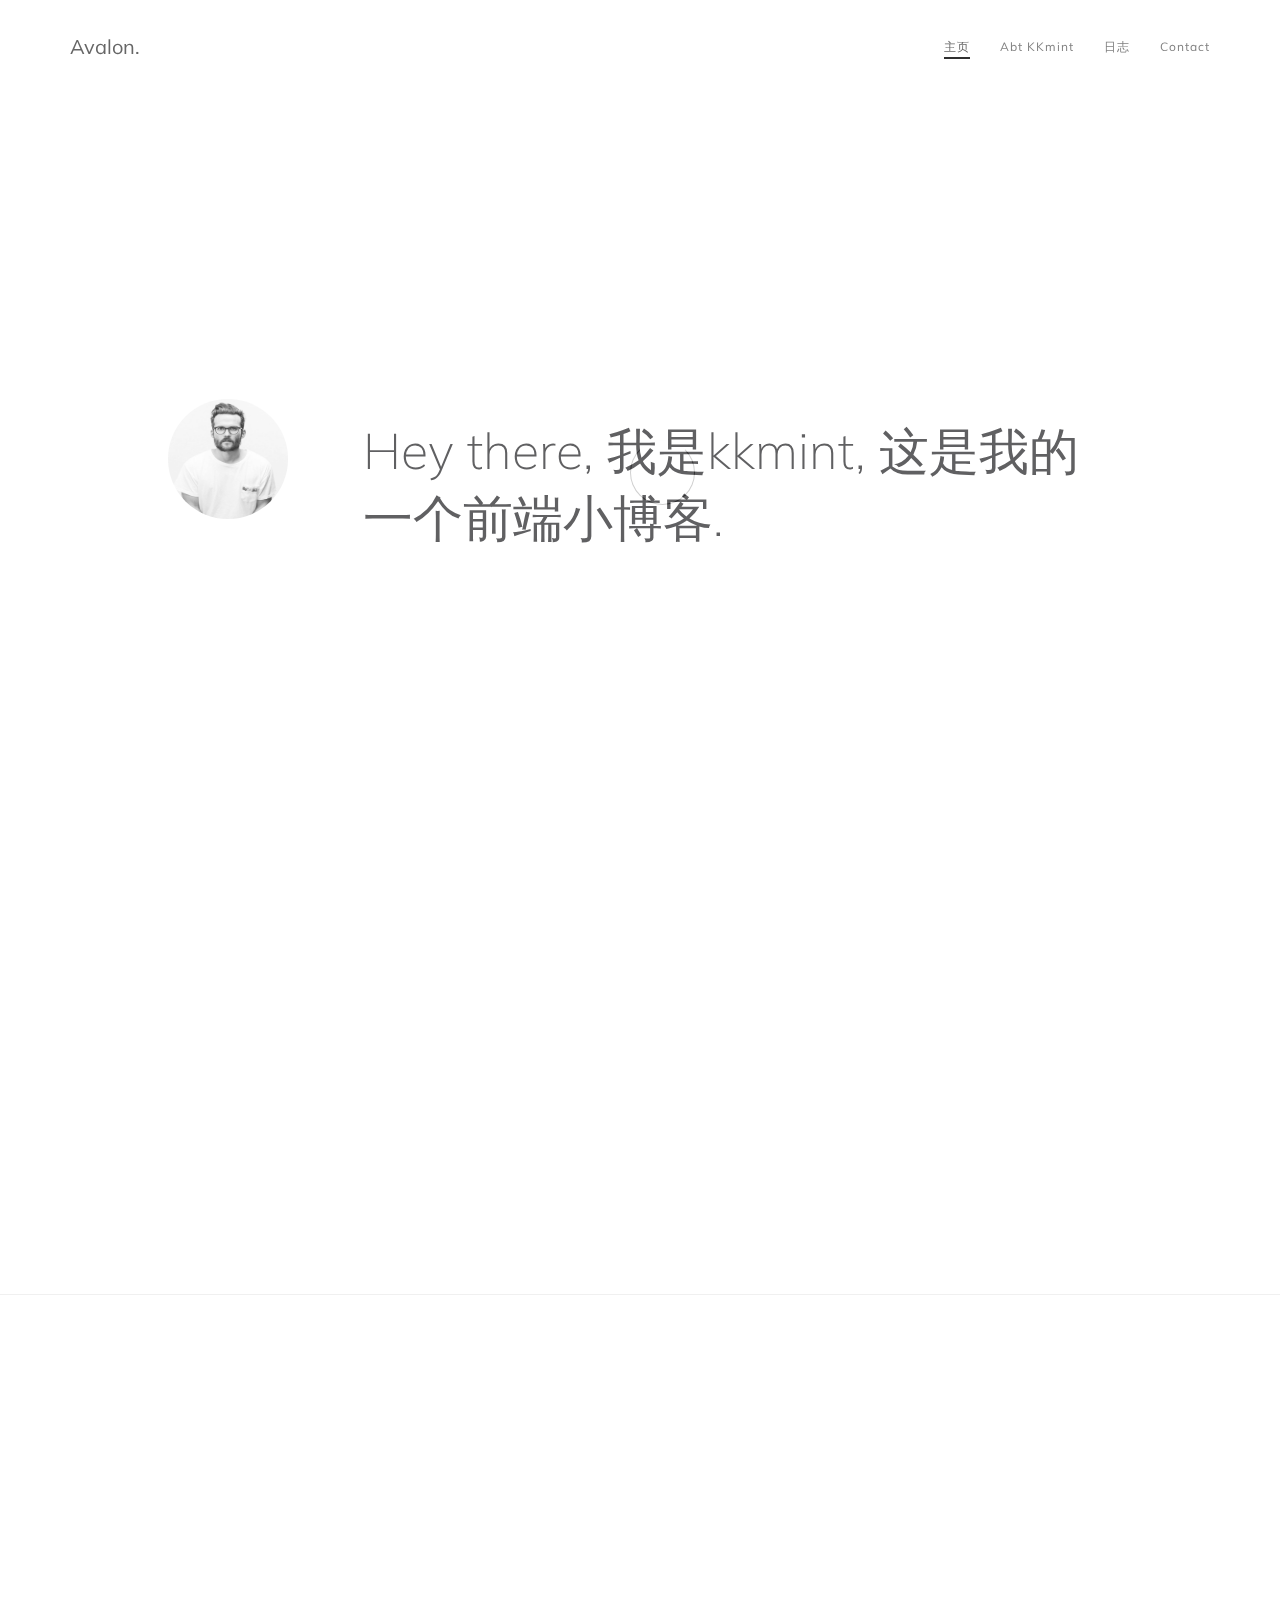
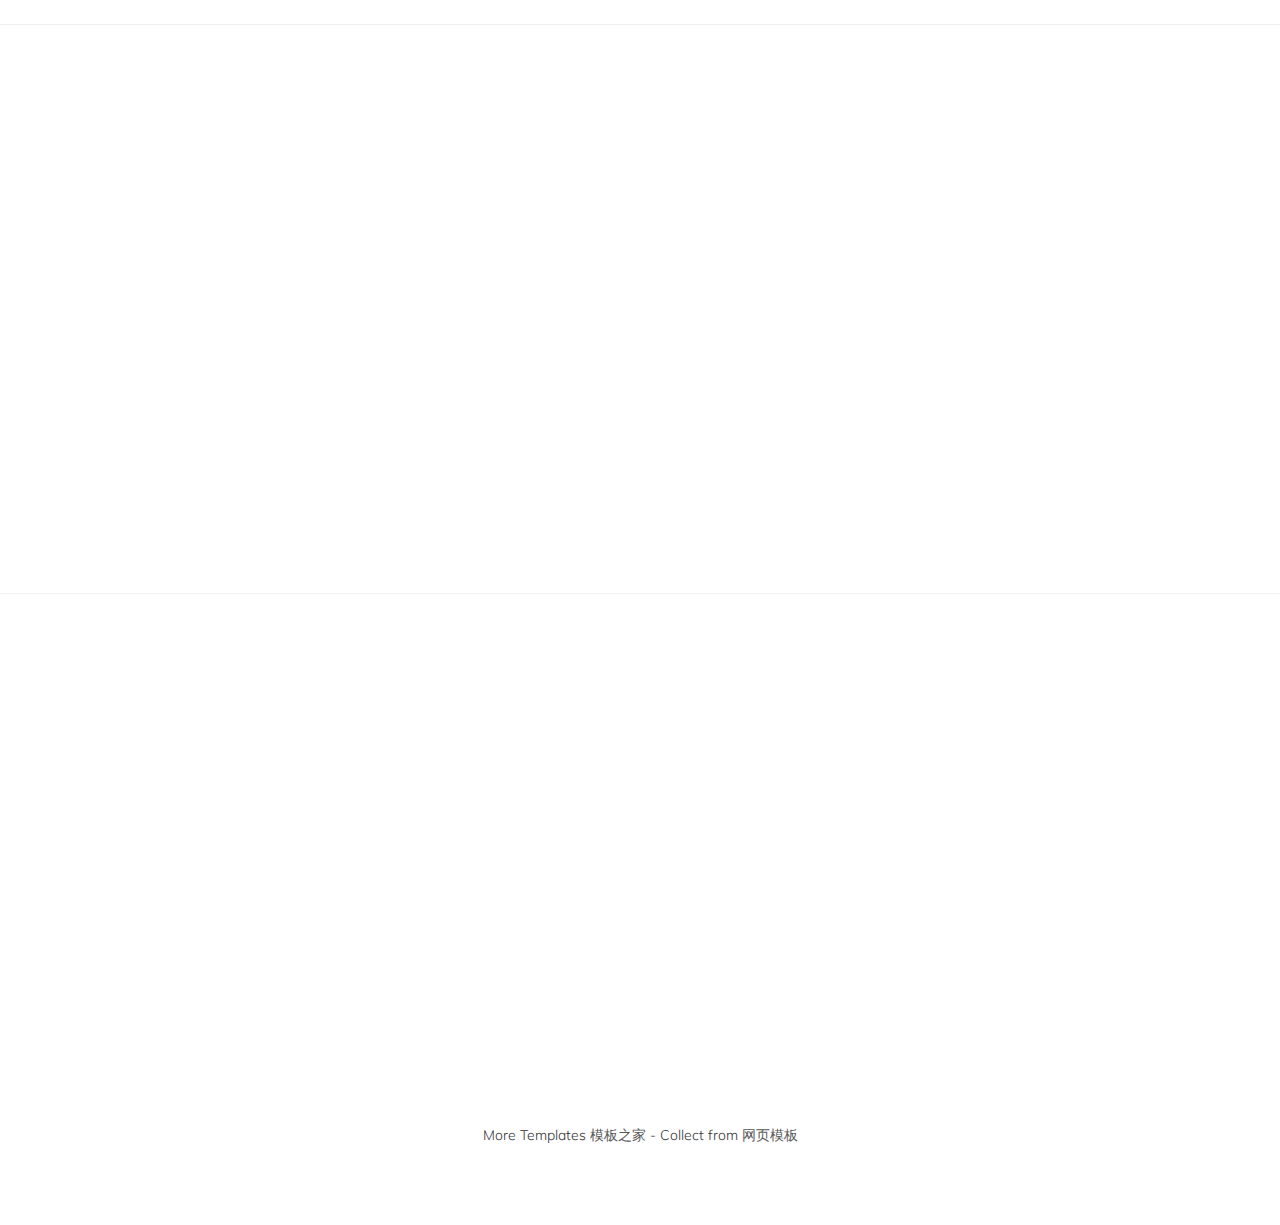
==== commit 5f854ec9: "adjust css" ====
--- a/index.html
+++ b/index.html
@@ -4,7 +4,7 @@
 
 <meta charset="UTF-8">
 
-<title>遥远的理想乡.</title>
+<title>理想乡.</title>
 
 <meta http-equiv="X-UA-Compatible" content="IE=Edge">
 <meta name="description" content="Personal Website Template">
@@ -91,7 +91,7 @@
                               <p>个人站, 随缘更, 话题不定, 吐槽时常, 我的地盘我做主...吧</p>
                          </div>
                          <ul class="social-icon">
-                              <li class="wow fadeInLeft" data-wow-delay="1s"><a href="#" class="fa fa-github"></a></li>
+                              <li class="wow fadeInLeft" data-wow-delay="1s"><a href="https://github.com/kkmint/kkmint.github.io" class="fa fa-github"></a></li>
                          </ul>
                     </div>
                </div>
--- a/css/style.css
+++ b/css/style.css
@@ -302,7 +302,7 @@
 }
 .site-state-item:first-child {
   border-left: none;
-  margin-left: 150px;
+  margin-left: 0px;
 }
 .site-state-item a {
   border-bottom: none;
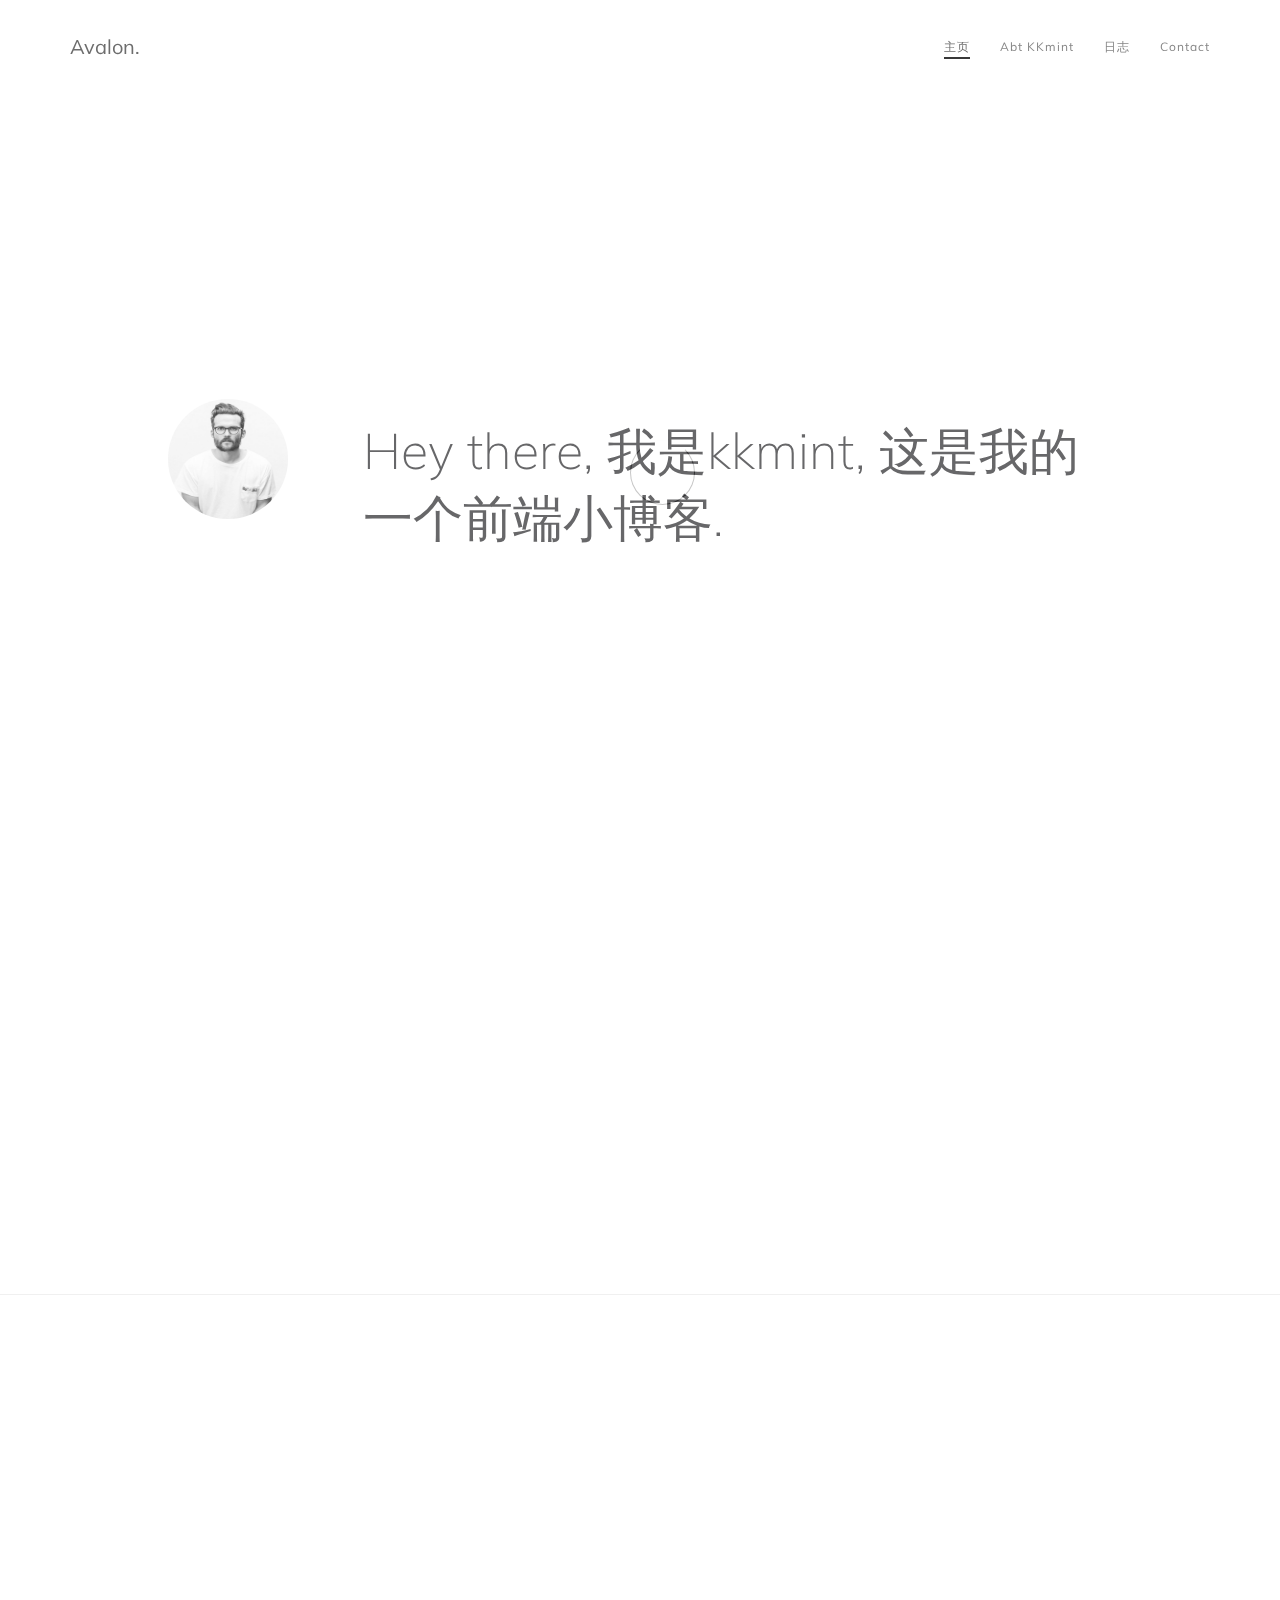
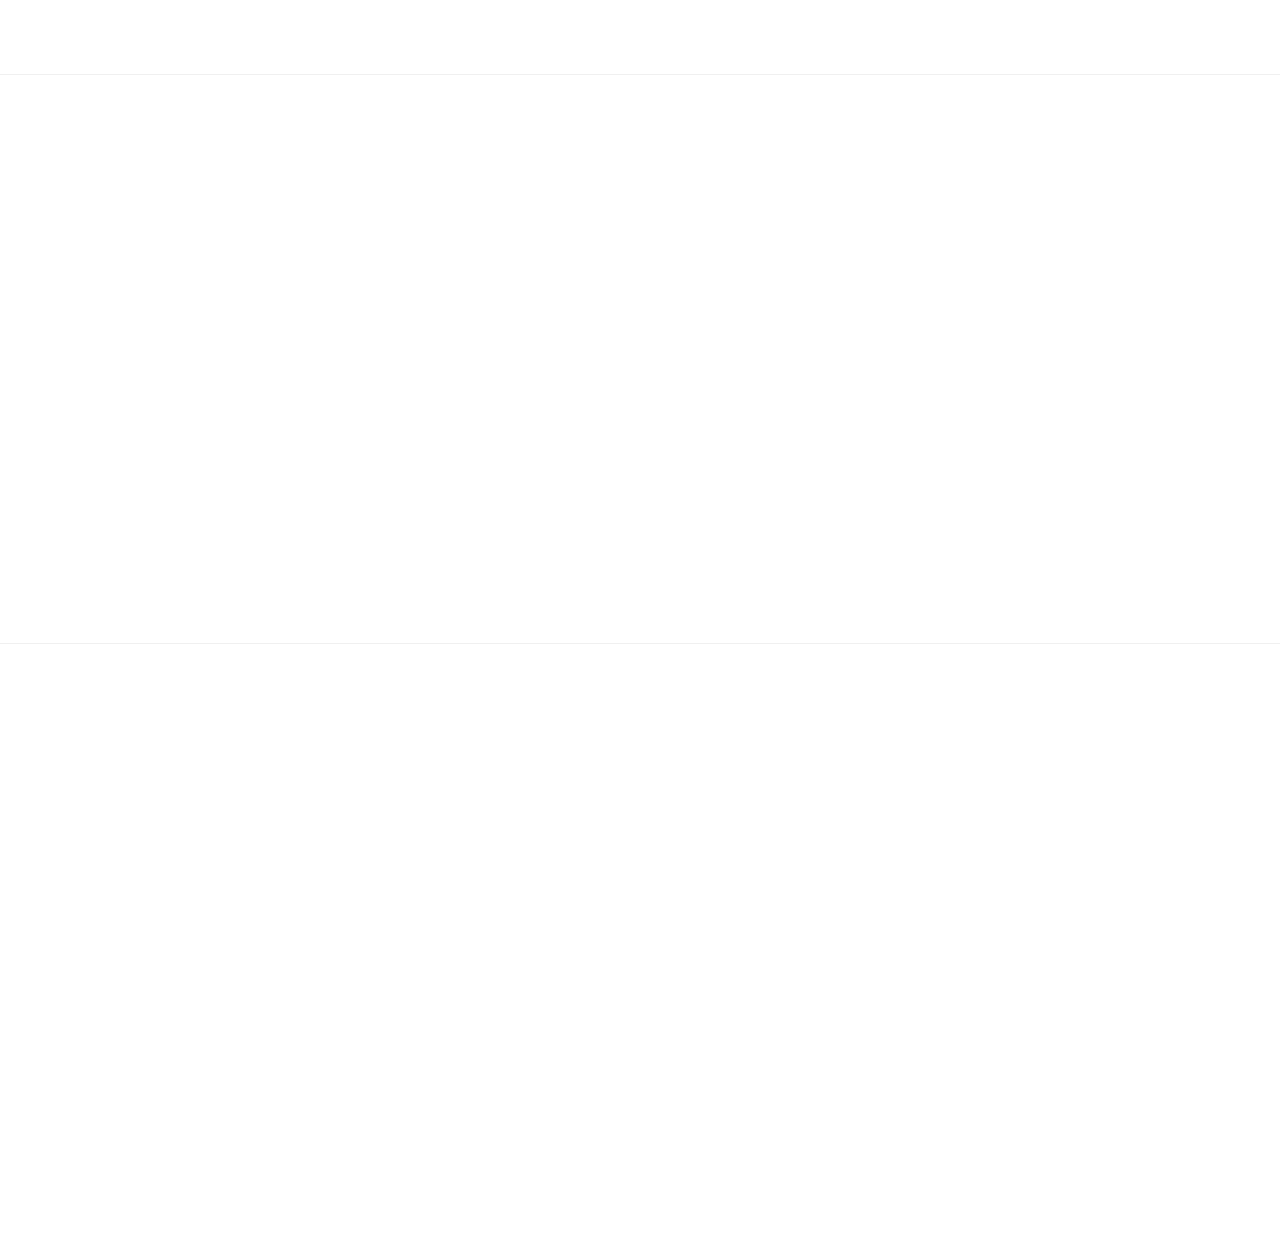
==== commit aea59205: "Update index.html" ====
--- a/index.html
+++ b/index.html
@@ -138,8 +138,10 @@
                <div class="col-md-4 col-sm-6">
                     <div class="wow fadeInUp section-title" data-wow-delay="0.2s">
                          <h2>Creed</h2>
-                         <p>任何一个傻瓜都会写能够让机器理解的代码, 只有好的程序员才能写出人类可以理解的代码</p>
-                         <p>&emsp;&emsp;&emsp;&emsp;&emsp;&emsp;&emsp;&emsp;&emsp;&emsp;---Martin Fowler</p>
+                         <blockquote>
+                             <p>任何一个傻瓜都会写能够让机器理解的代码, 只有好的程序员才能写出人类可以理解的代码</p>
+                             <footer>&emsp;&emsp;&emsp;&emsp;&emsp;&emsp;&emsp;&emsp;&emsp;&emsp;---Martin Fowler</footer>
+                         </blockquote>
                     </div>
                </div>
 
@@ -279,7 +281,6 @@
                               </div>
                         </form>
                     </div>
-                    More Templates <a href="http://www.cssmoban.com/" target="_blank" title="模板之家">模板之家</a> - Collect from <a href="http://www.cssmoban.com/" title="网页模板" target="_blank">网页模板</a>
                </div>
 
           </div>
@@ -297,4 +298,4 @@
 <script src="js/custom.js"></script>
 
 </body>
-</html>+</html>
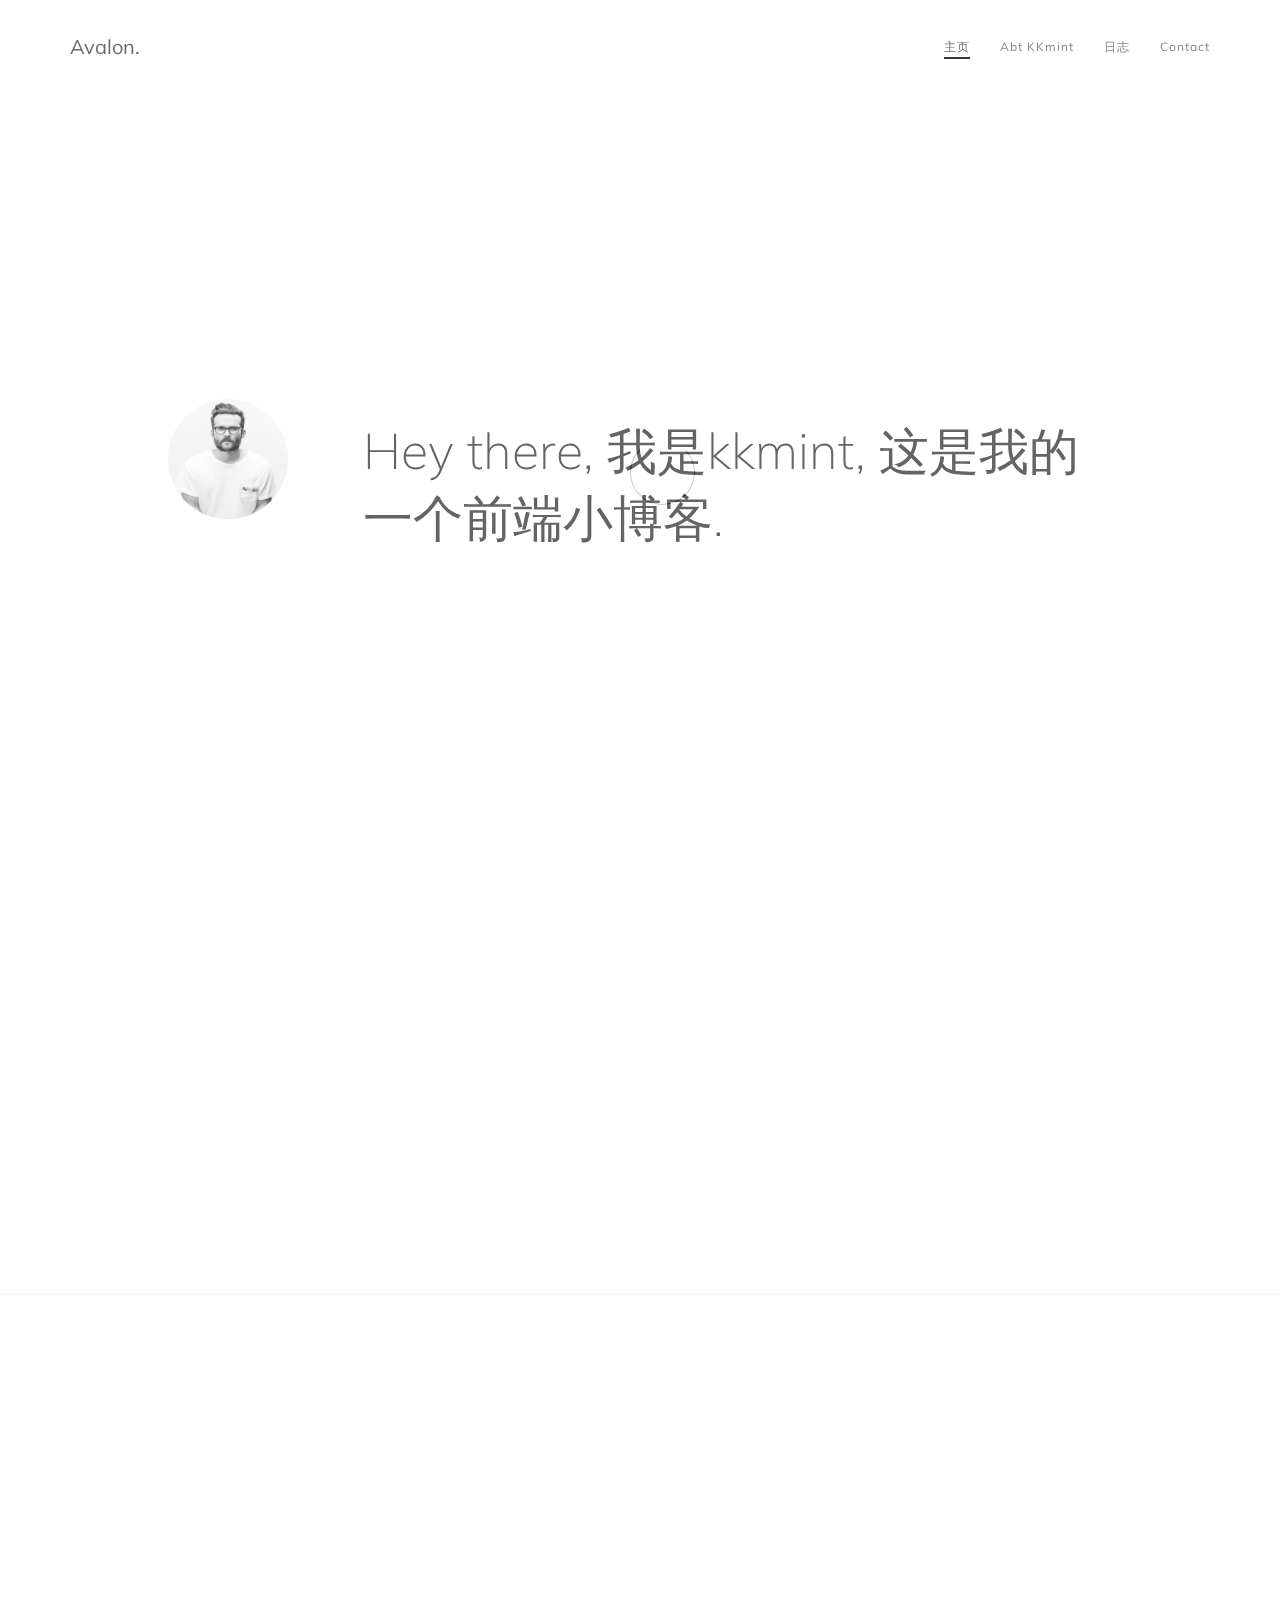
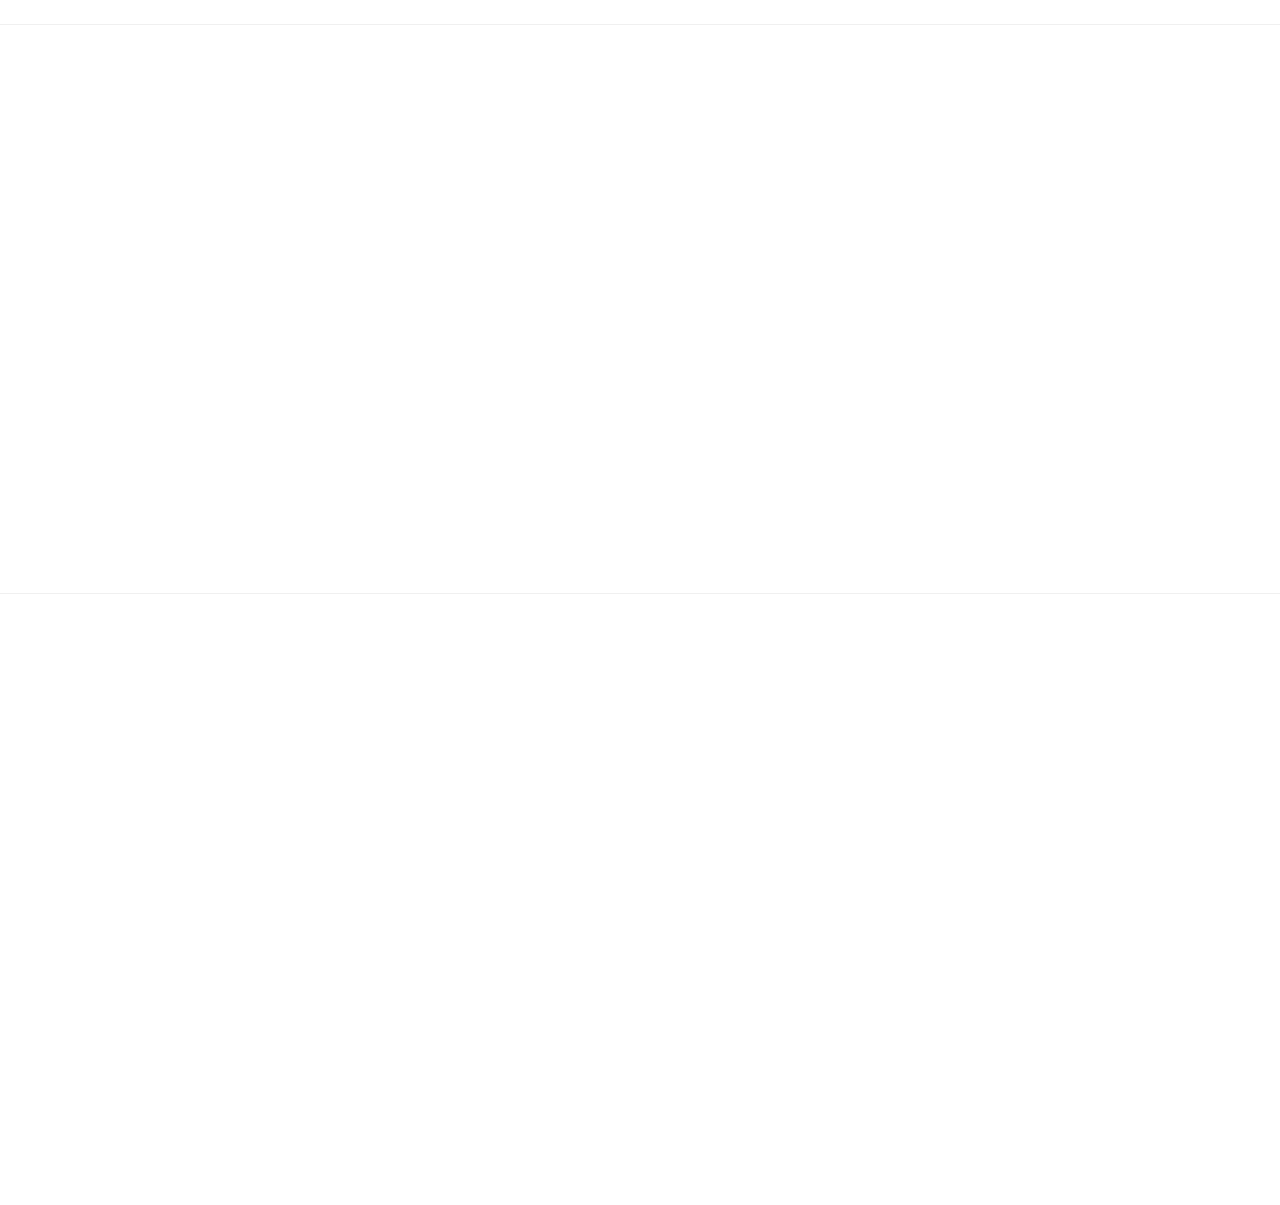
==== commit c5c7df14: "Update index.html" ====
--- a/index.html
+++ b/index.html
@@ -138,10 +138,8 @@
                <div class="col-md-4 col-sm-6">
                     <div class="wow fadeInUp section-title" data-wow-delay="0.2s">
                          <h2>Creed</h2>
-                         <blockquote>
                              <p>任何一个傻瓜都会写能够让机器理解的代码, 只有好的程序员才能写出人类可以理解的代码</p>
-                             <footer>&emsp;&emsp;&emsp;&emsp;&emsp;&emsp;&emsp;&emsp;&emsp;&emsp;---Martin Fowler</footer>
-                         </blockquote>
+                             <p>&emsp;&emsp;&emsp;&emsp;&emsp;&emsp;&emsp;&emsp;&emsp;&emsp;---Martin Fowler</p>
                     </div>
                </div>
 
